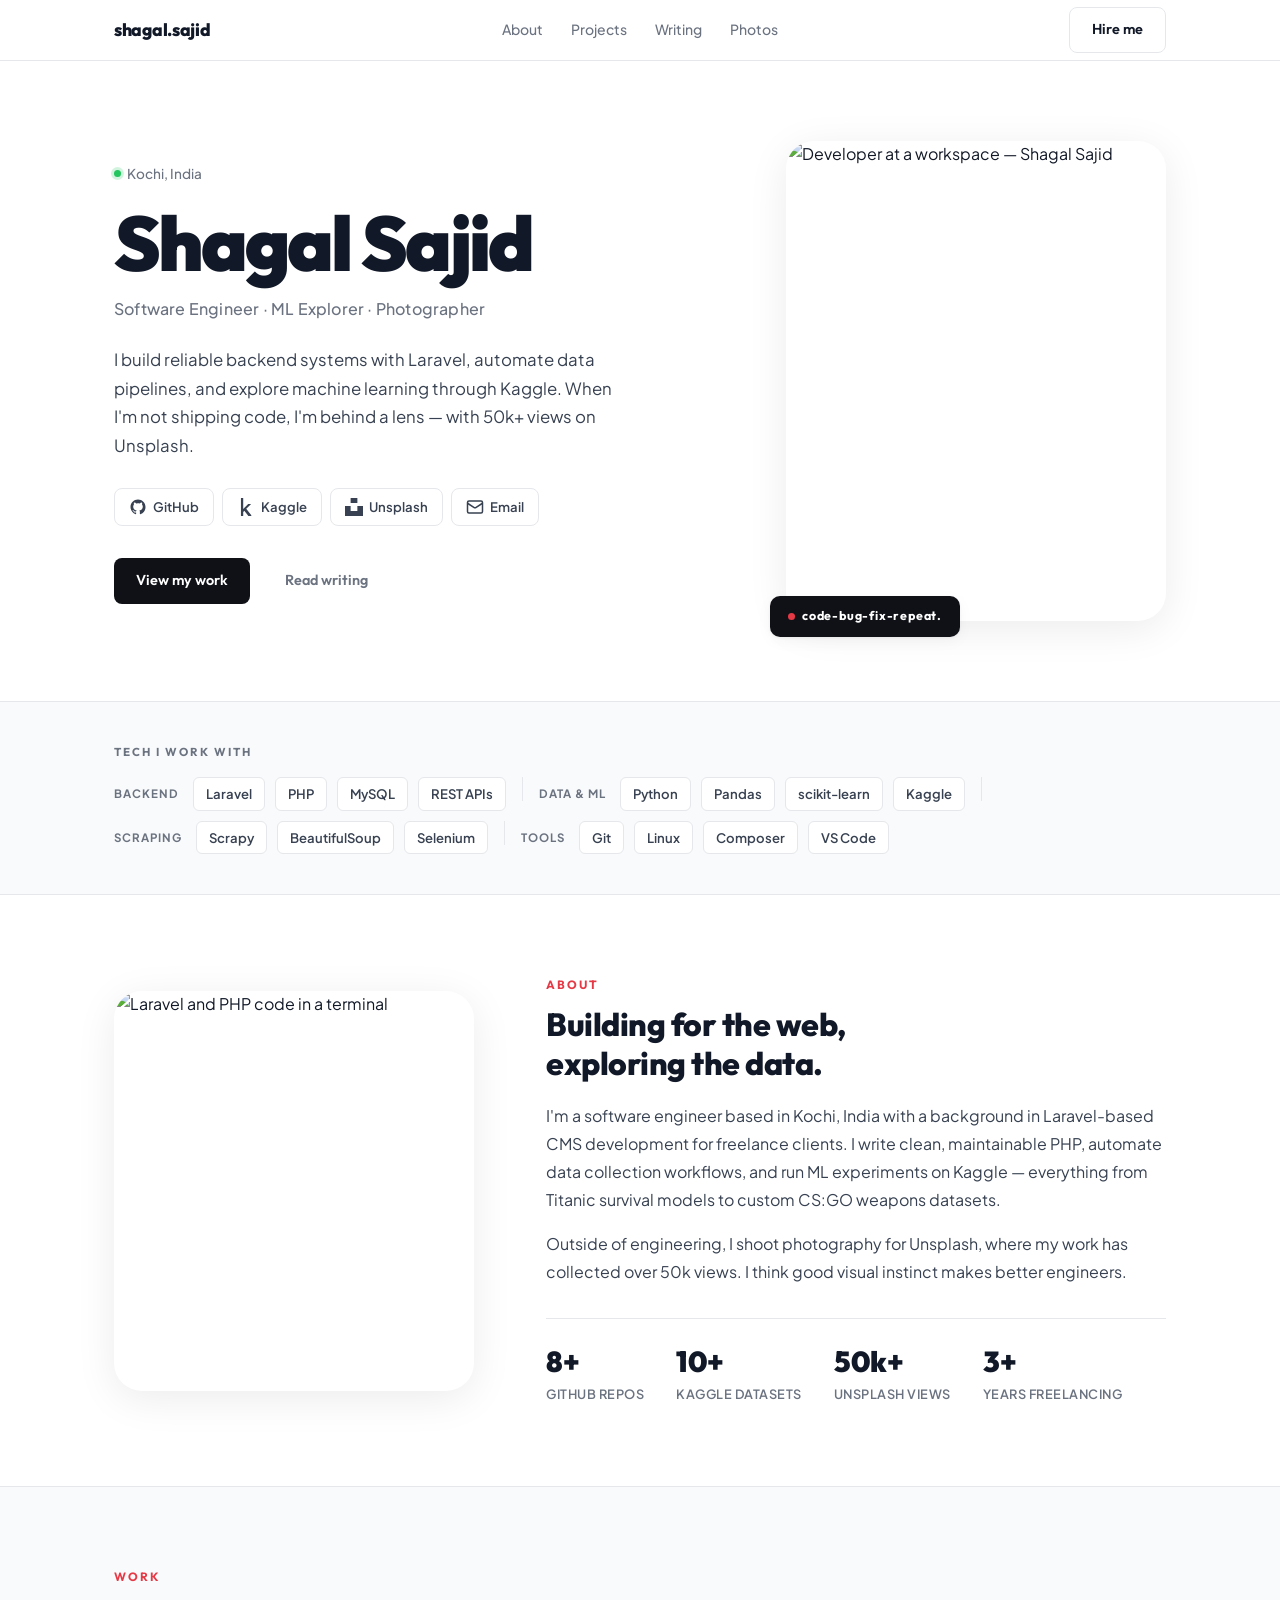
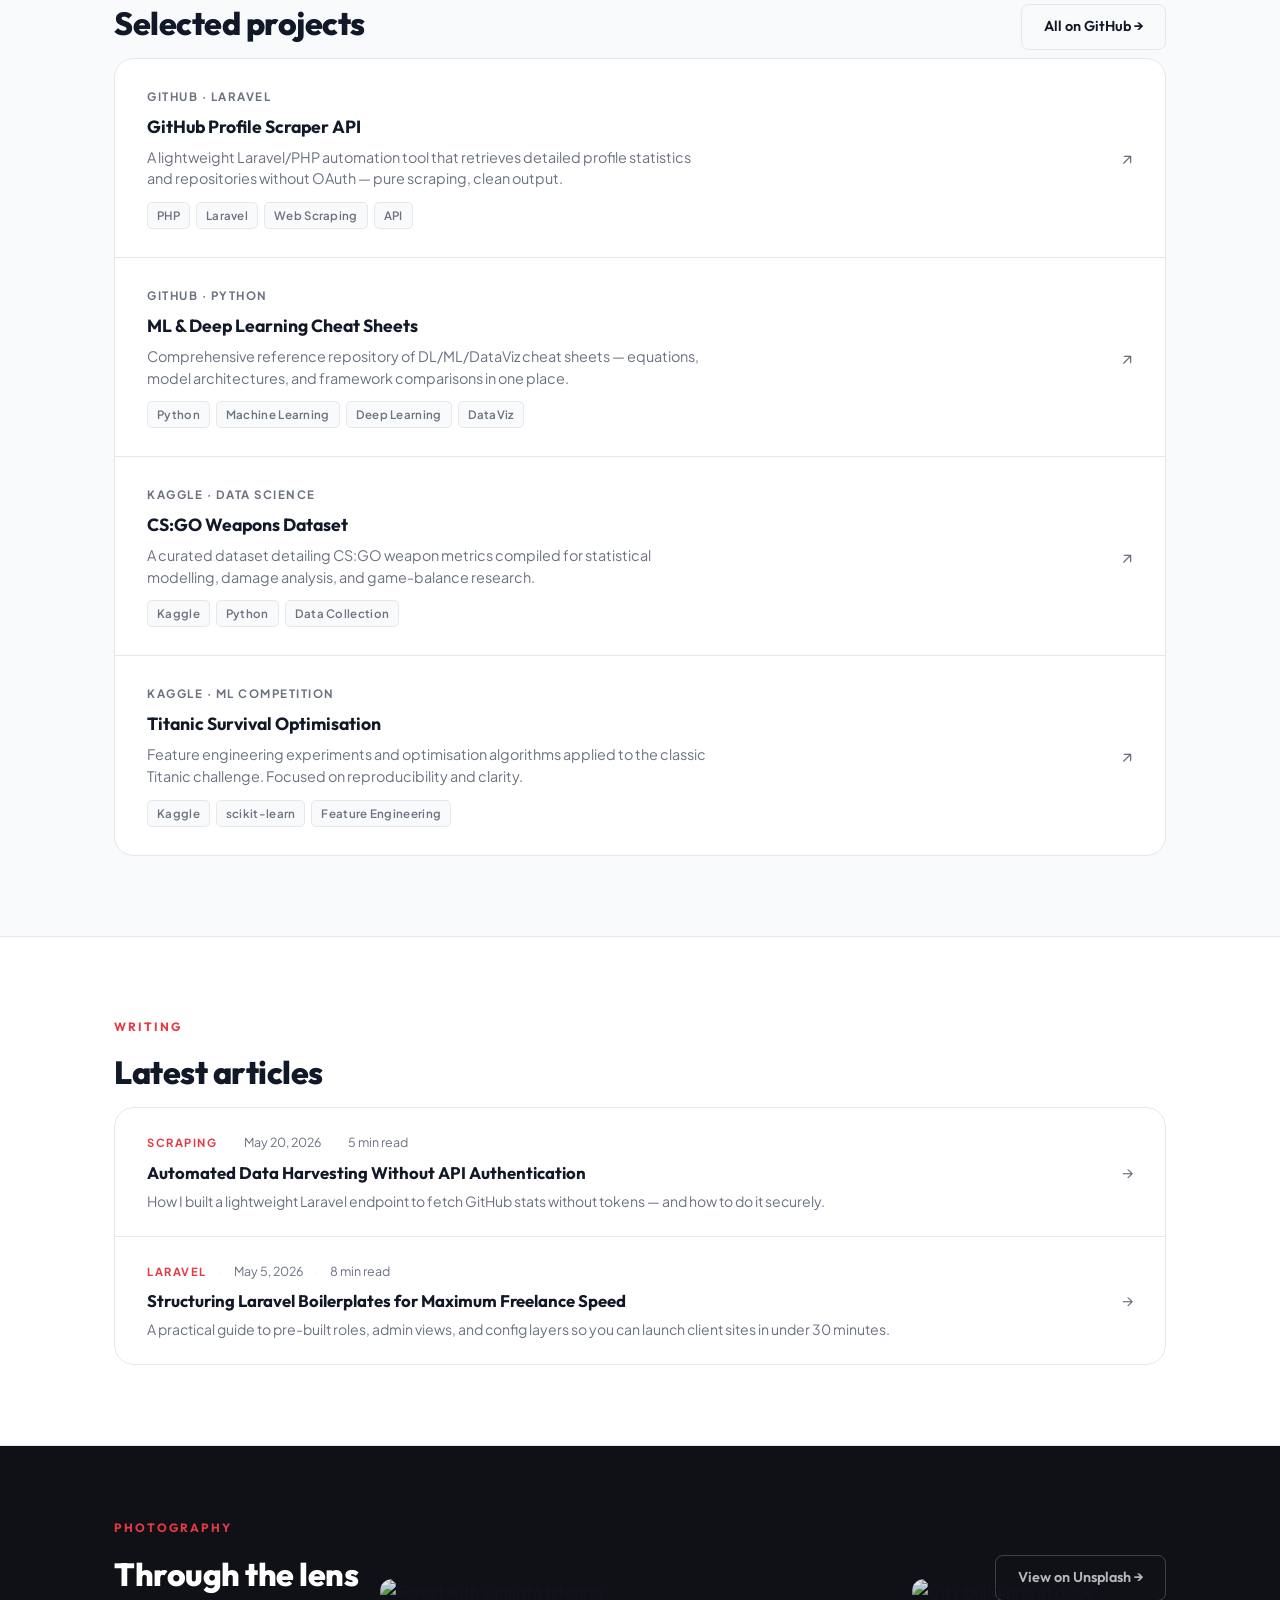
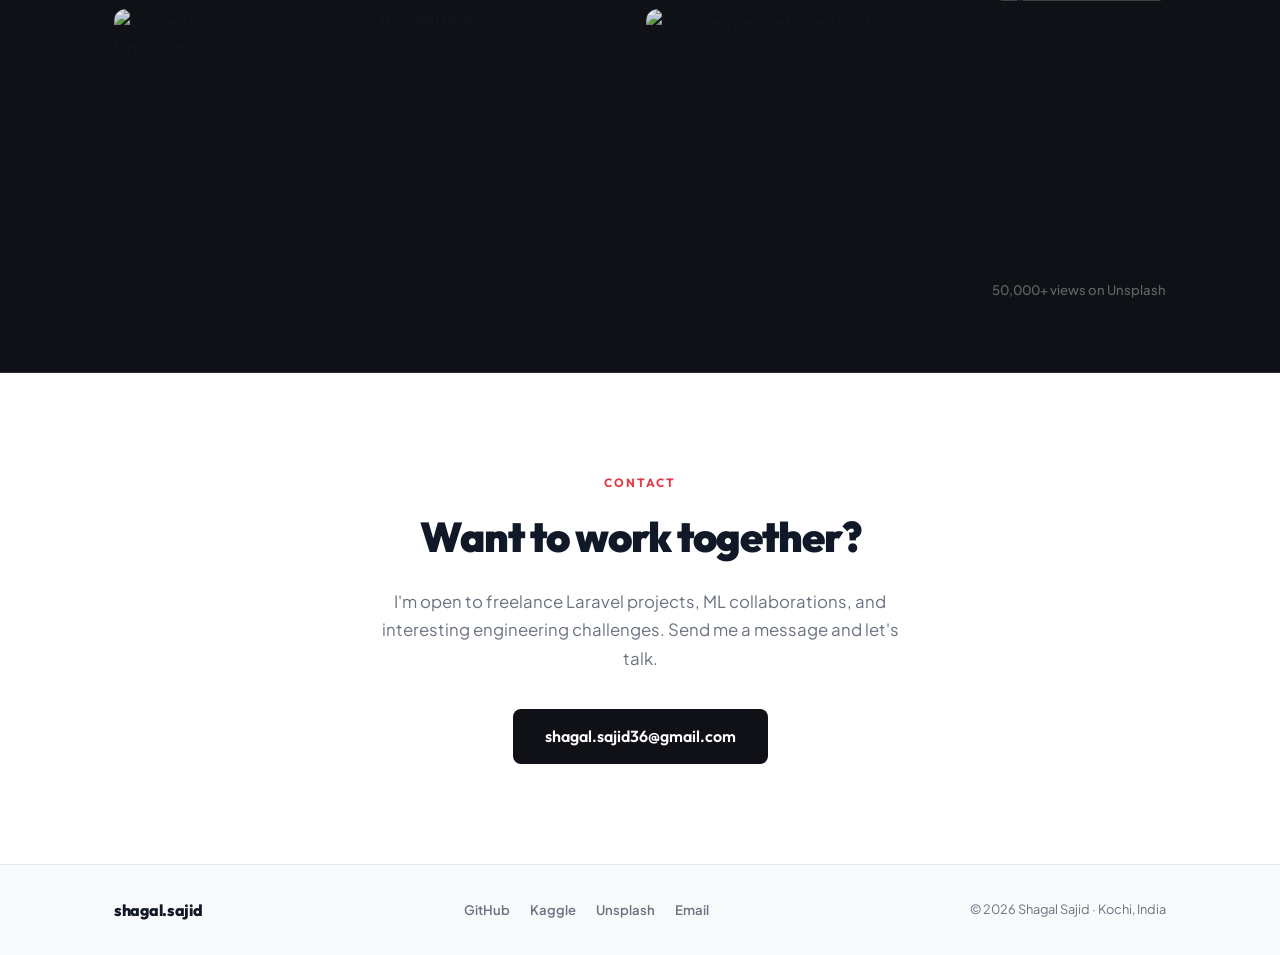
==== front_end/index.html @ 9282ee43 "refactor: full portfolio redesign — personal/expert style replacing startup layout" ====
<!DOCTYPE html>
<html lang="en">
<head>
    <meta charset="UTF-8">
    <meta name="viewport" content="width=device-width, initial-scale=1.0">
    <meta name="description" content="Shagal Sajid — Software engineer, ML explorer & photographer based in Kochi, India. Specialising in Laravel backend systems, data pipelines, and Kaggle datasets.">
    <meta property="og:title" content="Shagal Sajid">
    <meta property="og:description" content="Software engineer, ML explorer & photographer based in Kochi, India.">
    <title>Shagal Sajid</title>

    <!-- Google Fonts -->
    <link rel="preconnect" href="https://fonts.googleapis.com">
    <link rel="preconnect" href="https://fonts.gstatic.com" crossorigin>
    <link href="https://fonts.googleapis.com/css2?family=Outfit:wght@300;400;500;600;700;800;900&family=Plus+Jakarta+Sans:ital,wght@0,300;0,400;0,500;0,600;0,700;1,400&display=swap" rel="stylesheet">

    <link rel="stylesheet" href="style.css">
</head>
<body>

    <!-- ── NAVBAR ──────────────────────────────────────── -->
    <header class="navbar" id="navbar">
        <div class="nav-container">
            <a href="#hero" class="nav-logo" id="nav-logo">shagal.sajid</a>
            <nav class="nav-links" id="nav-links" aria-label="Primary navigation">
                <!-- injected by app.js -->
            </nav>
            <a href="#contact" class="btn btn-outline-dark" id="nav-cta-btn">Hire me</a>
        </div>
    </header>

    <!-- ── HERO ────────────────────────────────────────── -->
    <section class="hero-section" id="hero">
        <div class="hero-inner">

            <!-- Left: identity -->
            <div class="hero-left">
                <p class="hero-location" id="hero-location">
                    <span class="location-dot"></span> Kochi, India
                </p>
                <h1 class="hero-name" id="hero-name">Shagal Sajid</h1>
                <p class="hero-roles" id="hero-roles">
                    Software Engineer&nbsp;&nbsp;·&nbsp;&nbsp;ML Explorer&nbsp;&nbsp;·&nbsp;&nbsp;Photographer
                </p>
                <p class="hero-bio" id="hero-bio">
                    I build reliable backend systems with Laravel, automate data pipelines,
                    and explore machine learning through Kaggle. When I'm not shipping code,
                    I'm behind a lens — with 50k+ views on Unsplash.
                </p>

                <!-- Social links -->
                <div class="hero-socials" id="hero-socials">
                    <a href="https://github.com/shagal-sajid" target="_blank" rel="noopener" class="social-link" id="social-github">
                        <svg viewBox="0 0 24 24" fill="currentColor" width="18" height="18"><path d="M12 2C6.477 2 2 6.484 2 12.017c0 4.425 2.865 8.18 6.839 9.504.5.092.682-.217.682-.483 0-.237-.008-.868-.013-1.703-2.782.605-3.369-1.343-3.369-1.343-.454-1.158-1.11-1.466-1.11-1.466-.908-.62.069-.608.069-.608 1.003.07 1.531 1.032 1.531 1.032.892 1.53 2.341 1.088 2.91.832.092-.647.35-1.088.636-1.338-2.22-.253-4.555-1.113-4.555-4.951 0-1.093.39-1.988 1.029-2.688-.103-.253-.446-1.272.098-2.65 0 0 .84-.27 2.75 1.026A9.564 9.564 0 0112 6.844c.85.004 1.705.115 2.504.337 1.909-1.296 2.747-1.027 2.747-1.027.546 1.379.202 2.398.1 2.651.64.7 1.028 1.595 1.028 2.688 0 3.848-2.339 4.695-4.566 4.943.359.309.678.92.678 1.855 0 1.338-.012 2.419-.012 2.747 0 .268.18.58.688.482A10.019 10.019 0 0022 12.017C22 6.484 17.522 2 12 2z"/></svg>
                        GitHub
                    </a>
                    <a href="https://www.kaggle.com/shagal-sajid" target="_blank" rel="noopener" class="social-link" id="social-kaggle">
                        <svg viewBox="0 0 24 24" fill="currentColor" width="18" height="18"><path d="M18.825 23.859c-.022.092-.117.141-.281.141h-3.139c-.187 0-.351-.082-.492-.248l-5.178-6.589-1.448 1.374v5.111c0 .235-.1.352-.295.352H5.55c-.194 0-.291-.117-.291-.352V.353c0-.233.097-.353.291-.353h2.442c.194 0 .295.12.295.353v14.343l6.316-6.423c.173-.174.35-.26.527-.26h3.261c.148 0 .232.058.249.173.017.116-.025.211-.124.288l-6.19 5.894 6.785 8.529c.099.104.134.2.114.287z"/></svg>
                        Kaggle
                    </a>
                    <a href="https://unsplash.com/@shagal_sajid" target="_blank" rel="noopener" class="social-link" id="social-unsplash">
                        <svg viewBox="0 0 24 24" fill="currentColor" width="18" height="18"><path d="M7.5 6.75V0h9v6.75h-9zm9 3.75H24V24H0V10.5h7.5v6.75h9V10.5z"/></svg>
                        Unsplash
                    </a>
                    <a href="mailto:shagal.sajid36@gmail.com" class="social-link" id="social-email">
                        <svg viewBox="0 0 24 24" fill="none" stroke="currentColor" stroke-width="2" width="18" height="18"><rect x="2" y="4" width="20" height="16" rx="2"/><path d="m22 7-8.97 5.7a1.94 1.94 0 0 1-2.06 0L2 7"/></svg>
                        Email
                    </a>
                </div>

                <div class="hero-ctas">
                    <a href="#projects" class="btn btn-dark" id="hero-btn-work">View my work</a>
                    <a href="#blog" class="btn btn-ghost" id="hero-btn-blog">Read writing</a>
                </div>
            </div>

            <!-- Right: photo -->
            <div class="hero-right">
                <div class="hero-photo-wrap">
                    <img
                        src="https://images.unsplash.com/photo-1498050108023-c5249f4df085?auto=format&fit=crop&w=700&q=85"
                        alt="Developer at a workspace — Shagal Sajid"
                        class="hero-photo"
                        loading="eager"
                    />
                    <!-- Floating tag -->
                    <div class="hero-float-tag">
                        <span class="float-dot"></span>
                        <span id="hero-tagline">code-bug-fix-repeat.</span>
                    </div>
                </div>
            </div>

        </div>
    </section>

    <!-- ── TECH STACK ──────────────────────────────────── -->
    <section class="stack-section" id="stack">
        <div class="section-inner">
            <p class="stack-label">Tech I work with</p>
            <div class="stack-grid" id="stack-grid">
                <!-- injected by app.js -->
            </div>
        </div>
    </section>

    <!-- ── ABOUT ───────────────────────────────────────── -->
    <section class="about-section" id="about">
        <div class="section-inner about-inner">

            <div class="about-photo-col">
                <img
                    src="https://images.unsplash.com/photo-1555066931-4365d14bab8c?auto=format&fit=crop&w=700&q=85"
                    alt="Laravel and PHP code in a terminal"
                    class="about-photo"
                    loading="lazy"
                />
            </div>

            <div class="about-text-col">
                <p class="section-eyebrow">About</p>
                <h2 class="about-heading" id="about-heading">
                    Building for the web,<br>exploring the data.
                </h2>
                <p class="about-bio-long" id="about-bio">
                    I'm a software engineer based in Kochi, India with a background in
                    Laravel-based CMS development for freelance clients. I write clean,
                    maintainable PHP, automate data collection workflows, and run ML
                    experiments on Kaggle — everything from Titanic survival models to
                    custom CS:GO weapons datasets.
                </p>
                <p class="about-bio-long">
                    Outside of engineering, I shoot photography for Unsplash, where my
                    work has collected over 50k views. I think good visual instinct makes
                    better engineers.
                </p>
                <div class="about-stats-row" id="about-stats">
                    <!-- injected by app.js -->
                </div>
            </div>

        </div>
    </section>

    <!-- ── PROJECTS ────────────────────────────────────── -->
    <section class="projects-section" id="projects">
        <div class="section-inner">
            <div class="section-header-row">
                <div>
                    <p class="section-eyebrow">Work</p>
                    <h2 class="section-heading">Selected projects</h2>
                </div>
                <a href="https://github.com/shagal-sajid" target="_blank" rel="noopener" class="btn btn-outline-dark">All on GitHub →</a>
            </div>
            <div class="projects-list" id="projects-grid">
                <!-- injected by app.js -->
            </div>
        </div>
    </section>

    <!-- ── WRITING ─────────────────────────────────────── -->
    <section class="blog-section" id="blog">
        <div class="section-inner">
            <div class="section-header-row">
                <div>
                    <p class="section-eyebrow">Writing</p>
                    <h2 class="section-heading">Latest articles</h2>
                </div>
            </div>
            <div class="writing-list" id="blog-grid">
                <!-- injected by app.js -->
            </div>
        </div>
    </section>

    <!-- ── PHOTOGRAPHY STRIP ───────────────────────────── -->
    <section class="photo-strip-section" id="photography">
        <div class="section-inner">
            <div class="section-header-row">
                <div>
                    <p class="section-eyebrow">Photography</p>
                    <h2 class="section-heading">Through the lens</h2>
                </div>
                <a href="https://unsplash.com/@shagal_sajid" target="_blank" rel="noopener" class="btn btn-outline-dark">View on Unsplash →</a>
            </div>
            <div class="photo-strip">
                <div class="photo-strip-item">
                    <img src="https://images.unsplash.com/photo-1469474968028-56623f02e42e?auto=format&fit=crop&w=500&q=80" alt="Golden hour mountain landscape" loading="lazy"/>
                </div>
                <div class="photo-strip-item photo-strip-item--tall">
                    <img src="https://images.unsplash.com/photo-1447752875215-b2761acb3c5d?auto=format&fit=crop&w=500&q=80" alt="Forest with sunlight filtering through trees" loading="lazy"/>
                </div>
                <div class="photo-strip-item">
                    <img src="https://images.unsplash.com/photo-1506905925346-21bda4d32df4?auto=format&fit=crop&w=500&q=80" alt="Mountain peak above clouds" loading="lazy"/>
                </div>
                <div class="photo-strip-item photo-strip-item--tall">
                    <img src="https://images.unsplash.com/photo-1518173946687-a4c8892bbd9f?auto=format&fit=crop&w=500&q=80" alt="City buildings at dusk" loading="lazy"/>
                </div>
            </div>
            <p class="photo-strip-credit">50,000+ views on Unsplash</p>
        </div>
    </section>

    <!-- ── CONTACT ─────────────────────────────────────── -->
    <section class="contact-section" id="contact">
        <div class="section-inner contact-inner">
            <p class="section-eyebrow">Contact</p>
            <h2 class="contact-heading">Want to work together?</h2>
            <p class="contact-sub" id="contact-sub">
                I'm open to freelance Laravel projects, ML collaborations, and interesting
                engineering challenges. Send me a message and let's talk.
            </p>
            <div class="contact-ctas">
                <a href="mailto:shagal.sajid36@gmail.com" class="btn btn-dark btn-lg" id="contact-btn">
                    shagal.sajid36@gmail.com
                </a>
            </div>
        </div>
    </section>

    <!-- ── FOOTER ──────────────────────────────────────── -->
    <footer class="site-footer" id="site-footer">
        <div class="footer-inner">
            <a href="#hero" class="footer-logo">shagal.sajid</a>
            <div class="footer-socials" id="footer-socials">
                <!-- injected by app.js -->
            </div>
            <p class="footer-copy" id="footer-copy">© 2026 Shagal Sajid · Kochi, India</p>
        </div>
    </footer>

    <!-- Scripts -->
    <script src="config.js"></script>
    <script src="app.js"></script>

</body>
</html>
---- front_end/style.css ----
/* =========================================================
   shagalsajid.com — Personal Portfolio
   Design philosophy: personal, minimal, content-first.
   Inspired by: karpathy.ai, huyenchip.com, swyx.io
   ========================================================= */

/* ── Variables ─────────────────────────────────────────── */
:root {
    --red:        #e63946;
    --dark:       #0f1117;
    --dark-2:     #1a1d27;
    --mid:        #6b7280;
    --mid-light:  #9ca3af;
    --border:     #e5e7eb;
    --border-dark:#2a2d3a;
    --bg:         #ffffff;
    --bg-subtle:  #f9fafb;
    --text:       #111827;
    --text-2:     #374151;
    --text-3:     #6b7280;

    --font-display: 'Outfit', sans-serif;
    --font-body:    'Plus Jakarta Sans', sans-serif;

    --radius:     12px;
    --radius-lg:  20px;
    --radius-xl:  28px;
    --transition: 0.2s ease;
    --shadow:     0 1px 3px rgba(0,0,0,0.06), 0 4px 16px rgba(0,0,0,0.04);
    --shadow-lg:  0 8px 40px rgba(0,0,0,0.08);
}

/* ── Reset ─────────────────────────────────────────────── */
*, *::before, *::after { margin: 0; padding: 0; box-sizing: border-box; }
html { scroll-behavior: smooth; font-size: 16px; }
body {
    font-family: var(--font-body);
    background: var(--bg);
    color: var(--text);
    line-height: 1.65;
    -webkit-font-smoothing: antialiased;
}
a { text-decoration: none; color: inherit; }
img { display: block; max-width: 100%; }

/* ── Layout ────────────────────────────────────────────── */
.section-inner {
    max-width: 1100px;
    margin: 0 auto;
    padding: 80px 24px;
}

/* ── Buttons ───────────────────────────────────────────── */
.btn {
    display: inline-flex;
    align-items: center;
    gap: 6px;
    padding: 10px 22px;
    border-radius: 8px;
    font-family: var(--font-display);
    font-size: 0.9rem;
    font-weight: 600;
    cursor: pointer;
    border: none;
    transition: all var(--transition);
    white-space: nowrap;
}
.btn-dark {
    background: var(--dark);
    color: #fff;
}
.btn-dark:hover { background: var(--dark-2); transform: translateY(-1px); }

.btn-outline-dark {
    background: transparent;
    color: var(--text);
    border: 1.5px solid var(--border);
}
.btn-outline-dark:hover {
    border-color: var(--dark);
    background: var(--bg-subtle);
}
.btn-ghost {
    background: transparent;
    color: var(--text-3);
    border: 1.5px solid transparent;
}
.btn-ghost:hover { color: var(--text); border-color: var(--border); }
.btn-lg { padding: 14px 32px; font-size: 1rem; }
.btn-red { background: var(--red); color: #fff; }
.btn-red:hover { background: #c1121f; transform: translateY(-1px); }

/* ── Typography helpers ────────────────────────────────── */
.section-eyebrow {
    font-family: var(--font-display);
    font-size: 0.75rem;
    font-weight: 700;
    letter-spacing: 2px;
    text-transform: uppercase;
    color: var(--red);
    margin-bottom: 10px;
}
.section-heading {
    font-family: var(--font-display);
    font-size: 2rem;
    font-weight: 800;
    letter-spacing: -0.5px;
    color: var(--text);
    margin-bottom: 40px;
}
.section-header-row {
    display: flex;
    align-items: flex-end;
    justify-content: space-between;
    margin-bottom: 8px;
}
.section-header-row .section-heading { margin-bottom: 0; }

/* ══════════════════════════════════════════════════════════
   NAVBAR
══════════════════════════════════════════════════════════ */
.navbar {
    position: sticky;
    top: 0;
    z-index: 100;
    background: rgba(255,255,255,0.9);
    backdrop-filter: blur(16px);
    -webkit-backdrop-filter: blur(16px);
    border-bottom: 1px solid var(--border);
}
.nav-container {
    max-width: 1100px;
    margin: 0 auto;
    padding: 0 24px;
    height: 60px;
    display: flex;
    align-items: center;
    justify-content: space-between;
    gap: 32px;
}
.nav-logo {
    font-family: var(--font-display);
    font-size: 1.1rem;
    font-weight: 800;
    color: var(--text);
    letter-spacing: -0.3px;
    flex-shrink: 0;
}
.nav-links {
    display: flex;
    gap: 28px;
    align-items: center;
}
.nav-links a {
    font-size: 0.875rem;
    font-weight: 500;
    color: var(--text-3);
    transition: color var(--transition);
}
.nav-links a:hover { color: var(--text); }

/* ══════════════════════════════════════════════════════════
   HERO
══════════════════════════════════════════════════════════ */
.hero-section {
    border-bottom: 1px solid var(--border);
}
.hero-inner {
    max-width: 1100px;
    margin: 0 auto;
    padding: 80px 24px 80px;
    display: grid;
    grid-template-columns: 1fr 380px;
    gap: 80px;
    align-items: center;
}

/* Left */
.hero-location {
    display: inline-flex;
    align-items: center;
    gap: 6px;
    font-size: 0.85rem;
    font-weight: 500;
    color: var(--text-3);
    margin-bottom: 20px;
}
.location-dot {
    width: 7px; height: 7px;
    background: #22c55e;
    border-radius: 50%;
    box-shadow: 0 0 0 3px rgba(34, 197, 94, 0.2);
    animation: pulse-green 2.5s infinite;
}
.hero-name {
    font-family: var(--font-display);
    font-size: clamp(3rem, 6vw, 5rem);
    font-weight: 900;
    line-height: 1;
    letter-spacing: -3px;
    color: var(--text);
    margin-bottom: 14px;
}
.hero-roles {
    font-size: 1rem;
    font-weight: 500;
    color: var(--text-3);
    margin-bottom: 24px;
    letter-spacing: 0.2px;
}
.hero-bio {
    font-size: 1.05rem;
    color: var(--text-2);
    line-height: 1.7;
    max-width: 500px;
    margin-bottom: 28px;
}

/* Social row */
.hero-socials {
    display: flex;
    flex-wrap: wrap;
    gap: 8px;
    margin-bottom: 32px;
}
.social-link {
    display: inline-flex;
    align-items: center;
    gap: 6px;
    padding: 7px 14px;
    border-radius: 8px;
    border: 1.5px solid var(--border);
    font-size: 0.82rem;
    font-weight: 600;
    color: var(--text-2);
    background: var(--bg);
    transition: all var(--transition);
}
.social-link:hover {
    border-color: var(--dark);
    color: var(--dark);
    background: var(--bg-subtle);
    transform: translateY(-1px);
}

/* CTAs */
.hero-ctas {
    display: flex;
    gap: 12px;
    flex-wrap: wrap;
}

/* Right: photo */
.hero-photo-wrap {
    position: relative;
}
.hero-photo {
    width: 100%;
    height: 480px;
    object-fit: cover;
    border-radius: var(--radius-xl);
    box-shadow: var(--shadow-lg);
    filter: grayscale(8%);
}
.hero-float-tag {
    position: absolute;
    bottom: -16px;
    left: -16px;
    background: var(--dark);
    color: #fff;
    padding: 10px 18px;
    border-radius: 10px;
    font-family: var(--font-display);
    font-size: 0.78rem;
    font-weight: 700;
    letter-spacing: 0.8px;
    display: flex;
    align-items: center;
    gap: 7px;
    box-shadow: var(--shadow);
}
.float-dot {
    width: 7px; height: 7px;
    background: var(--red);
    border-radius: 50%;
    animation: pulse-red 2s infinite;
}

/* ══════════════════════════════════════════════════════════
   TECH STACK
══════════════════════════════════════════════════════════ */
.stack-section {
    background: var(--bg-subtle);
    border-bottom: 1px solid var(--border);
}
.stack-section .section-inner { padding: 40px 24px; }
.stack-label {
    font-family: var(--font-display);
    font-size: 0.72rem;
    font-weight: 700;
    letter-spacing: 2px;
    text-transform: uppercase;
    color: var(--text-3);
    margin-bottom: 16px;
}
.stack-grid {
    display: flex;
    flex-wrap: wrap;
    gap: 10px;
}
.stack-category {
    display: flex;
    align-items: center;
    gap: 10px;
    flex-wrap: wrap;
}
.stack-category-label {
    font-size: 0.72rem;
    font-weight: 700;
    color: var(--text-3);
    text-transform: uppercase;
    letter-spacing: 1px;
    margin-right: 4px;
    white-space: nowrap;
}
.stack-pill {
    display: inline-flex;
    align-items: center;
    gap: 5px;
    padding: 5px 12px;
    border-radius: 6px;
    border: 1.5px solid var(--border);
    font-size: 0.82rem;
    font-weight: 600;
    color: var(--text-2);
    background: var(--bg);
    transition: all var(--transition);
    white-space: nowrap;
}
.stack-pill:hover {
    border-color: var(--text);
    color: var(--text);
}
.stack-divider {
    width: 1px;
    height: 24px;
    background: var(--border);
    margin: 0 6px;
}

/* ══════════════════════════════════════════════════════════
   ABOUT
══════════════════════════════════════════════════════════ */
.about-section { border-bottom: 1px solid var(--border); }
.about-inner {
    display: grid;
    grid-template-columns: 360px 1fr;
    gap: 72px;
    align-items: center;
}
.about-photo-col {}
.about-photo {
    width: 100%;
    height: 400px;
    object-fit: cover;
    border-radius: var(--radius-xl);
    box-shadow: var(--shadow-lg);
}
.about-text-col {}
.about-heading {
    font-family: var(--font-display);
    font-size: 2rem;
    font-weight: 800;
    letter-spacing: -0.5px;
    line-height: 1.2;
    margin-bottom: 20px;
    color: var(--text);
}
.about-bio-long {
    font-size: 1rem;
    color: var(--text-2);
    line-height: 1.75;
    margin-bottom: 16px;
}
.about-stats-row {
    display: flex;
    gap: 32px;
    margin-top: 32px;
    padding-top: 28px;
    border-top: 1px solid var(--border);
    flex-wrap: wrap;
}
.about-stat {}
.about-stat-value {
    font-family: var(--font-display);
    font-size: 1.8rem;
    font-weight: 900;
    color: var(--text);
    display: block;
    line-height: 1;
    margin-bottom: 4px;
}
.about-stat-label {
    font-size: 0.8rem;
    color: var(--text-3);
    font-weight: 600;
    text-transform: uppercase;
    letter-spacing: 0.5px;
}

/* ══════════════════════════════════════════════════════════
   PROJECTS
══════════════════════════════════════════════════════════ */
.projects-section {
    background: var(--bg-subtle);
    border-bottom: 1px solid var(--border);
}
.projects-list {
    display: flex;
    flex-direction: column;
    gap: 0;
    border: 1.5px solid var(--border);
    border-radius: var(--radius-lg);
    overflow: hidden;
    background: var(--bg);
}
.project-item {
    display: grid;
    grid-template-columns: 1fr auto;
    gap: 24px;
    align-items: center;
    padding: 28px 32px;
    border-bottom: 1px solid var(--border);
    transition: background var(--transition);
    text-decoration: none;
    color: inherit;
}
.project-item:last-child { border-bottom: none; }
.project-item:hover { background: var(--bg-subtle); }
.project-item:hover .project-arrow { transform: translate(3px, -3px); }
.project-left {}
.project-platform {
    font-size: 0.72rem;
    font-weight: 700;
    letter-spacing: 1.5px;
    text-transform: uppercase;
    color: var(--text-3);
    margin-bottom: 6px;
}
.project-name {
    font-family: var(--font-display);
    font-size: 1.1rem;
    font-weight: 700;
    color: var(--text);
    margin-bottom: 6px;
}
.project-desc {
    font-size: 0.9rem;
    color: var(--text-3);
    line-height: 1.5;
    max-width: 560px;
}
.project-tags {
    display: flex;
    flex-wrap: wrap;
    gap: 6px;
    margin-top: 12px;
}
.tag {
    font-size: 0.72rem;
    font-weight: 600;
    padding: 3px 9px;
    border-radius: 5px;
    background: var(--bg-subtle);
    border: 1px solid var(--border);
    color: var(--text-3);
    letter-spacing: 0.3px;
}
.project-arrow {
    font-size: 1.1rem;
    color: var(--text-3);
    transition: transform var(--transition);
    flex-shrink: 0;
    align-self: center;
}

/* ══════════════════════════════════════════════════════════
   WRITING / BLOG
══════════════════════════════════════════════════════════ */
.blog-section { border-bottom: 1px solid var(--border); }
.writing-list {
    display: flex;
    flex-direction: column;
    gap: 0;
    border: 1.5px solid var(--border);
    border-radius: var(--radius-lg);
    overflow: hidden;
    background: var(--bg);
}
.writing-item {
    display: flex;
    align-items: center;
    justify-content: space-between;
    gap: 24px;
    padding: 24px 32px;
    border-bottom: 1px solid var(--border);
    transition: background var(--transition);
    cursor: pointer;
}
.writing-item:last-child { border-bottom: none; }
.writing-item:hover { background: var(--bg-subtle); }
.writing-item:hover .writing-arrow { transform: translateX(3px); }
.writing-left { flex: 1; }
.writing-meta {
    display: flex;
    align-items: center;
    gap: 12px;
    margin-bottom: 6px;
}
.writing-category {
    font-size: 0.7rem;
    font-weight: 700;
    letter-spacing: 1.5px;
    text-transform: uppercase;
    color: var(--red);
}
.writing-date {
    font-size: 0.78rem;
    color: var(--text-3);
}
.writing-readtime {
    font-size: 0.78rem;
    color: var(--text-3);
}
.writing-dot { color: var(--border); font-size: 0.7rem; }
.writing-title {
    font-family: var(--font-display);
    font-size: 1.05rem;
    font-weight: 700;
    color: var(--text);
    margin-bottom: 4px;
}
.writing-excerpt {
    font-size: 0.88rem;
    color: var(--text-3);
    line-height: 1.5;
}
.writing-arrow {
    font-size: 1rem;
    color: var(--text-3);
    transition: transform var(--transition);
    flex-shrink: 0;
}

/* ══════════════════════════════════════════════════════════
   PHOTOGRAPHY STRIP
══════════════════════════════════════════════════════════ */
.photo-strip-section {
    background: var(--dark);
    border-bottom: 1px solid var(--border-dark);
}
.photo-strip-section .section-inner { padding: 72px 24px; }
.photo-strip-section .section-eyebrow { color: var(--red); }
.photo-strip-section .section-heading { color: #fff; }
.photo-strip-section .btn-outline-dark {
    border-color: rgba(255,255,255,0.2);
    color: rgba(255,255,255,0.7);
    background: transparent;
}
.photo-strip-section .btn-outline-dark:hover {
    border-color: rgba(255,255,255,0.5);
    color: #fff;
    background: rgba(255,255,255,0.05);
}
.photo-strip {
    display: grid;
    grid-template-columns: repeat(4, 1fr);
    gap: 12px;
    margin-bottom: 20px;
}
.photo-strip-item {
    border-radius: var(--radius);
    overflow: hidden;
    height: 220px;
    position: relative;
}
.photo-strip-item--tall { height: 280px; margin-top: -30px; }
.photo-strip-item img {
    width: 100%; height: 100%;
    object-fit: cover;
    filter: grayscale(15%) brightness(0.9);
    transition: filter var(--transition), transform 0.35s ease;
}
.photo-strip-item:hover img {
    filter: grayscale(0%) brightness(1);
    transform: scale(1.03);
}
.photo-strip-credit {
    font-size: 0.82rem;
    color: rgba(255,255,255,0.35);
    text-align: right;
    font-weight: 500;
}

/* ══════════════════════════════════════════════════════════
   CONTACT
══════════════════════════════════════════════════════════ */
.contact-section {}
.contact-inner {
    text-align: center;
    max-width: 600px;
    margin: 0 auto;
    padding: 100px 24px;
}
.contact-heading {
    font-family: var(--font-display);
    font-size: 2.6rem;
    font-weight: 900;
    letter-spacing: -1px;
    margin-bottom: 16px;
    color: var(--text);
}
.contact-sub {
    font-size: 1.05rem;
    color: var(--text-3);
    line-height: 1.7;
    margin-bottom: 36px;
}
.contact-ctas {
    display: flex;
    justify-content: center;
}

/* ══════════════════════════════════════════════════════════
   FOOTER
══════════════════════════════════════════════════════════ */
.site-footer {
    border-top: 1px solid var(--border);
    background: var(--bg-subtle);
}
.footer-inner {
    max-width: 1100px;
    margin: 0 auto;
    padding: 32px 24px;
    display: flex;
    align-items: center;
    justify-content: space-between;
    flex-wrap: wrap;
    gap: 16px;
}
.footer-logo {
    font-family: var(--font-display);
    font-size: 1rem;
    font-weight: 800;
    color: var(--text);
    letter-spacing: -0.3px;
}
.footer-socials {
    display: flex;
    gap: 20px;
}
.footer-socials a {
    font-size: 0.82rem;
    font-weight: 600;
    color: var(--text-3);
    transition: color var(--transition);
}
.footer-socials a:hover { color: var(--text); }
.footer-copy {
    font-size: 0.8rem;
    color: var(--text-3);
}

/* ══════════════════════════════════════════════════════════
   ANIMATIONS
══════════════════════════════════════════════════════════ */
@keyframes pulse-green {
    0%, 100% { box-shadow: 0 0 0 3px rgba(34,197,94,0.2); }
    50%       { box-shadow: 0 0 0 6px rgba(34,197,94,0.08); }
}
@keyframes pulse-red {
    0%, 100% { opacity: 1; transform: scale(1); }
    50%       { opacity: 0.6; transform: scale(0.8); }
}

/* ══════════════════════════════════════════════════════════
   RESPONSIVE
══════════════════════════════════════════════════════════ */
@media (max-width: 900px) {
    .hero-inner         { grid-template-columns: 1fr; gap: 40px; }
    .hero-right         { order: -1; }
    .hero-photo         { height: 320px; }
    .hero-name          { font-size: 3rem; }
    .about-inner        { grid-template-columns: 1fr; }
    .about-photo        { height: 280px; }
    .photo-strip        { grid-template-columns: repeat(2, 1fr); }
    .photo-strip-item--tall { height: 220px; margin-top: 0; }
}

@media (max-width: 640px) {
    .section-inner      { padding: 56px 20px; }
    .hero-inner         { padding: 56px 20px; }
    .nav-links          { display: none; }
    .section-header-row { flex-direction: column; align-items: flex-start; gap: 16px; }
    .project-item       { grid-template-columns: 1fr; }
    .project-arrow      { display: none; }
    .writing-item       { flex-direction: column; align-items: flex-start; }
    .writing-arrow      { display: none; }
    .photo-strip        { grid-template-columns: 1fr 1fr; }
    .contact-heading    { font-size: 2rem; }
    .footer-inner       { flex-direction: column; text-align: center; }
    .about-stats-row    { gap: 20px; }
}
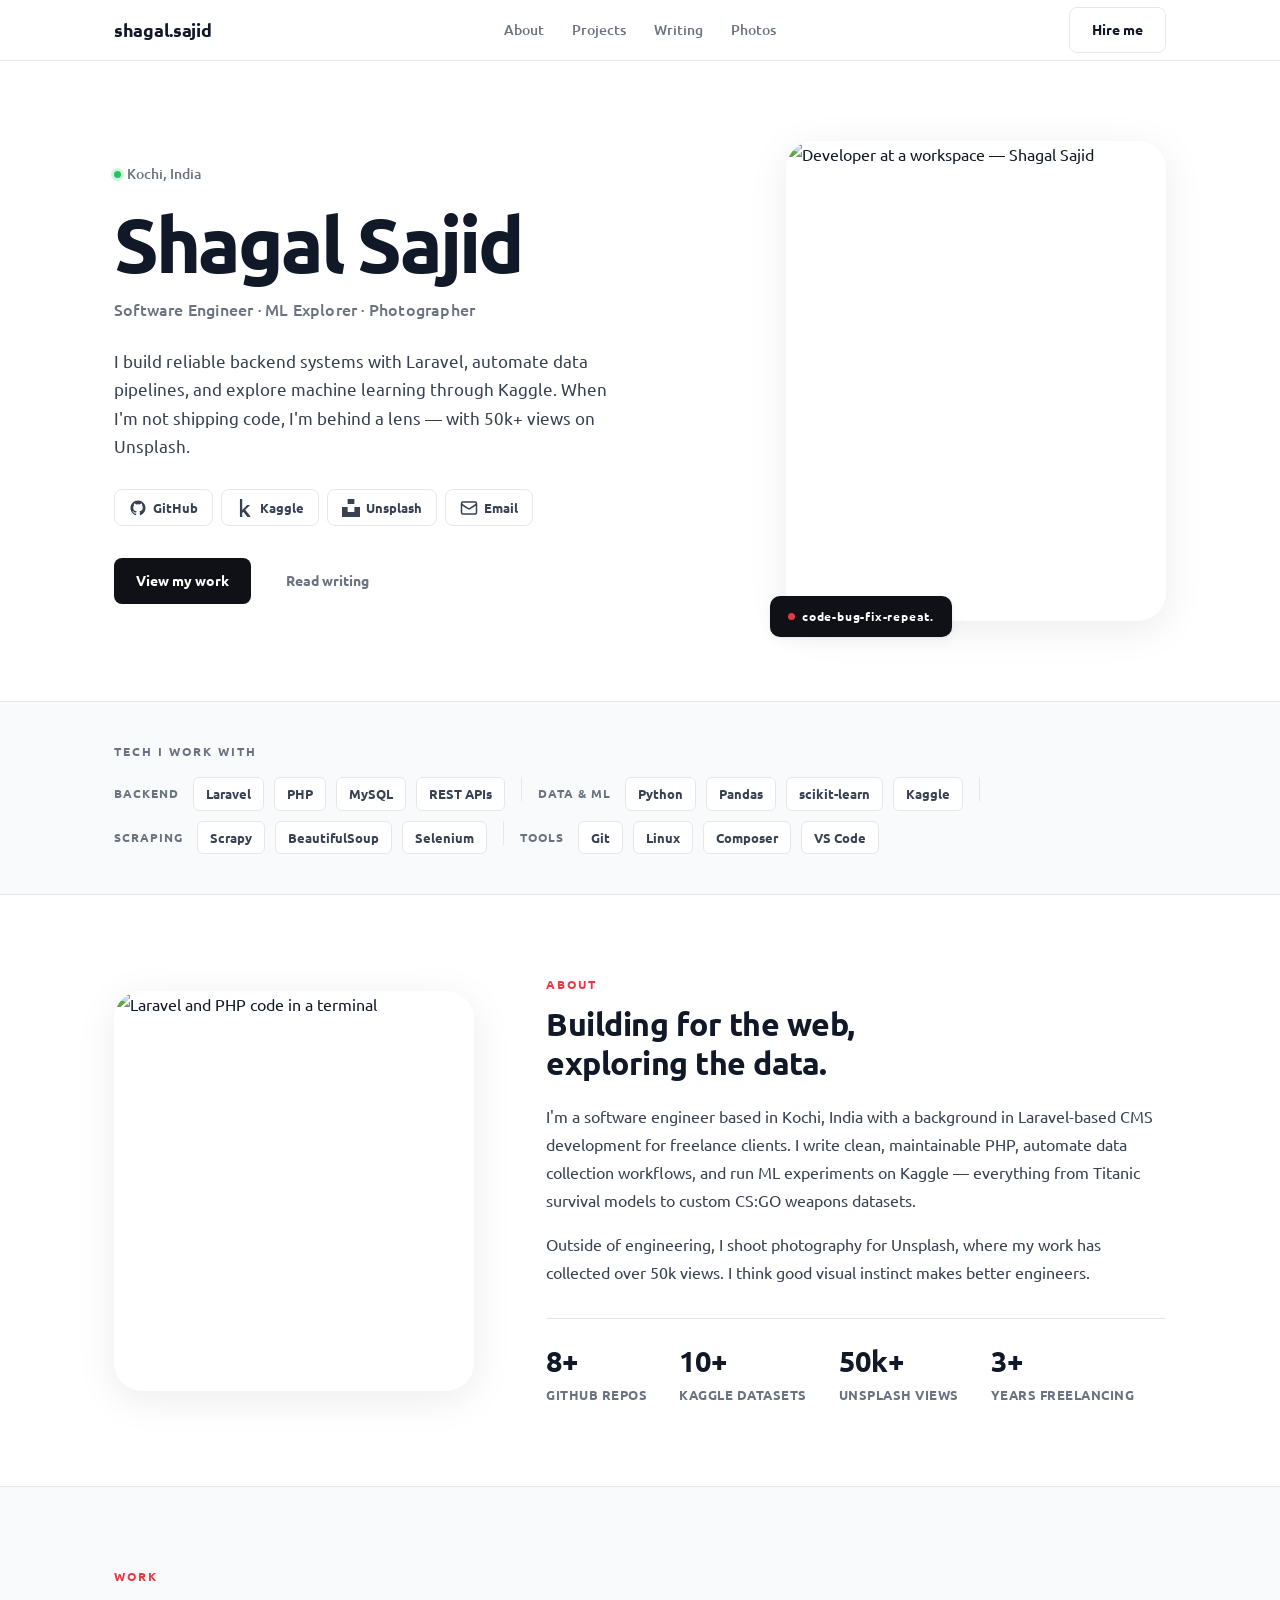
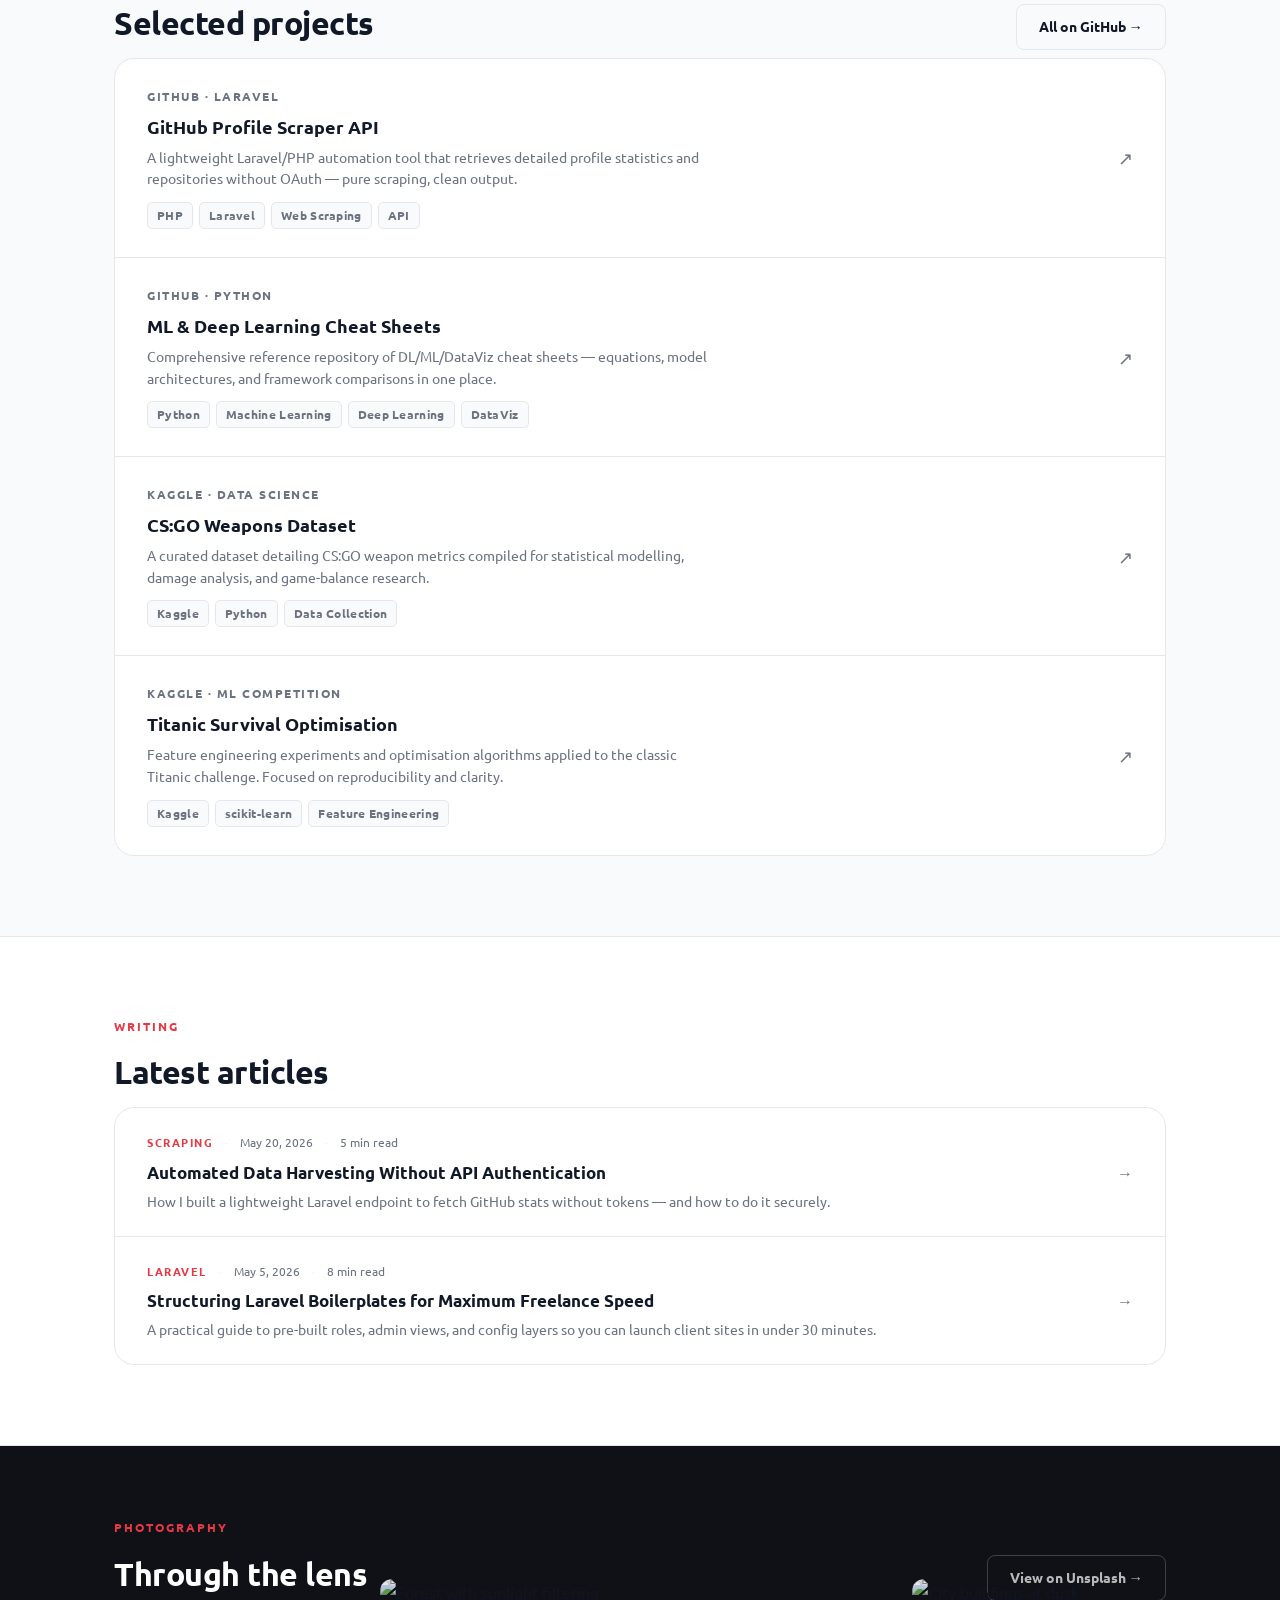
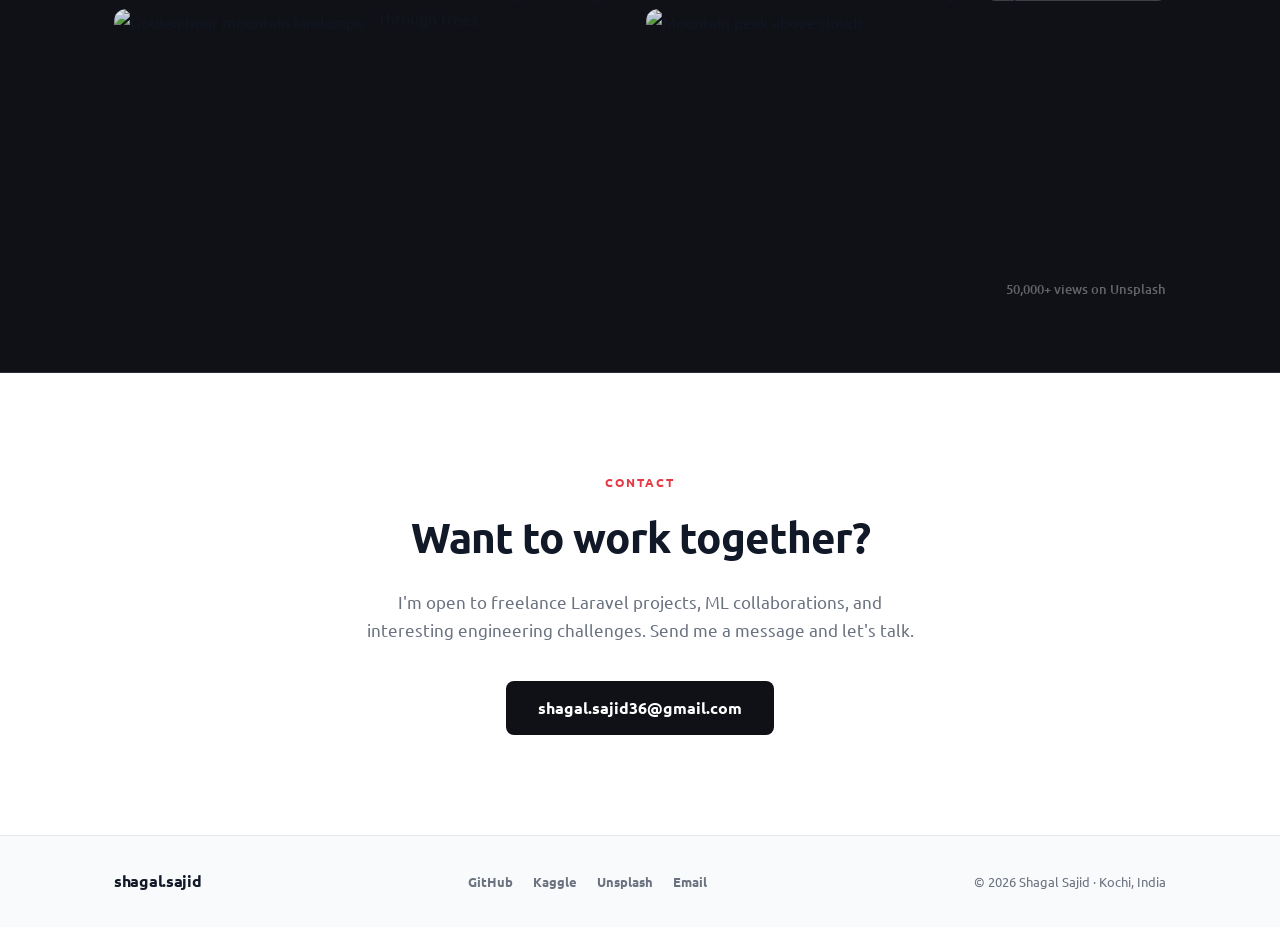
==== commit f7307c6f: "style: switch primary font to Ubuntu" ====
--- a/front_end/index.html
+++ b/front_end/index.html
@@ -11,7 +11,7 @@
     <!-- Google Fonts -->
     <link rel="preconnect" href="https://fonts.googleapis.com">
     <link rel="preconnect" href="https://fonts.gstatic.com" crossorigin>
-    <link href="https://fonts.googleapis.com/css2?family=Outfit:wght@300;400;500;600;700;800;900&family=Plus+Jakarta+Sans:ital,wght@0,300;0,400;0,500;0,600;0,700;1,400&display=swap" rel="stylesheet">
+    <link href="https://fonts.googleapis.com/css2?family=Ubuntu:ital,wght@0,300;0,400;0,500;0,700;1,300;1,400;1,500;1,700&display=swap" rel="stylesheet">
 
     <link rel="stylesheet" href="style.css">
 </head>
--- a/front_end/style.css
+++ b/front_end/style.css
@@ -19,8 +19,8 @@
     --text-2:     #374151;
     --text-3:     #6b7280;
 
-    --font-display: 'Outfit', sans-serif;
-    --font-body:    'Plus Jakarta Sans', sans-serif;
+    --font-display: 'Ubuntu', sans-serif;
+    --font-body:    'Ubuntu', sans-serif;
 
     --radius:     12px;
     --radius-lg:  20px;
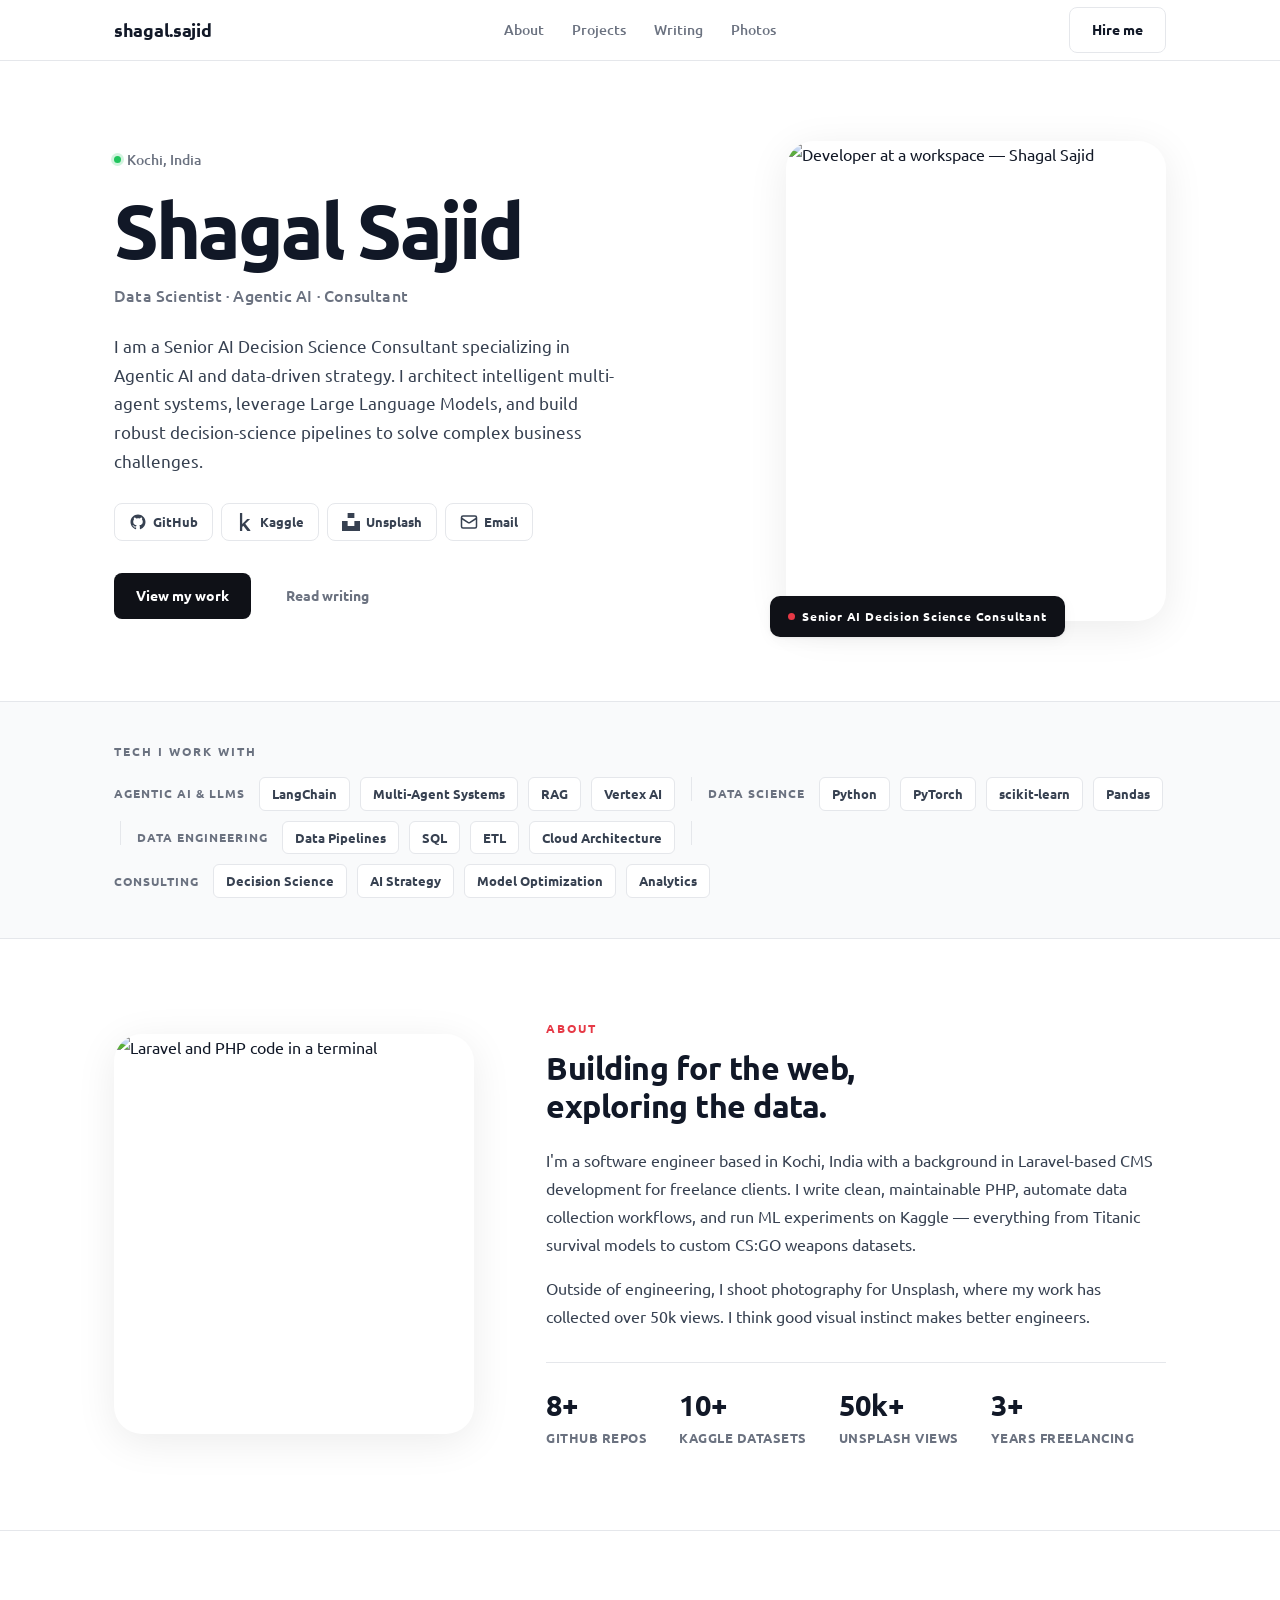
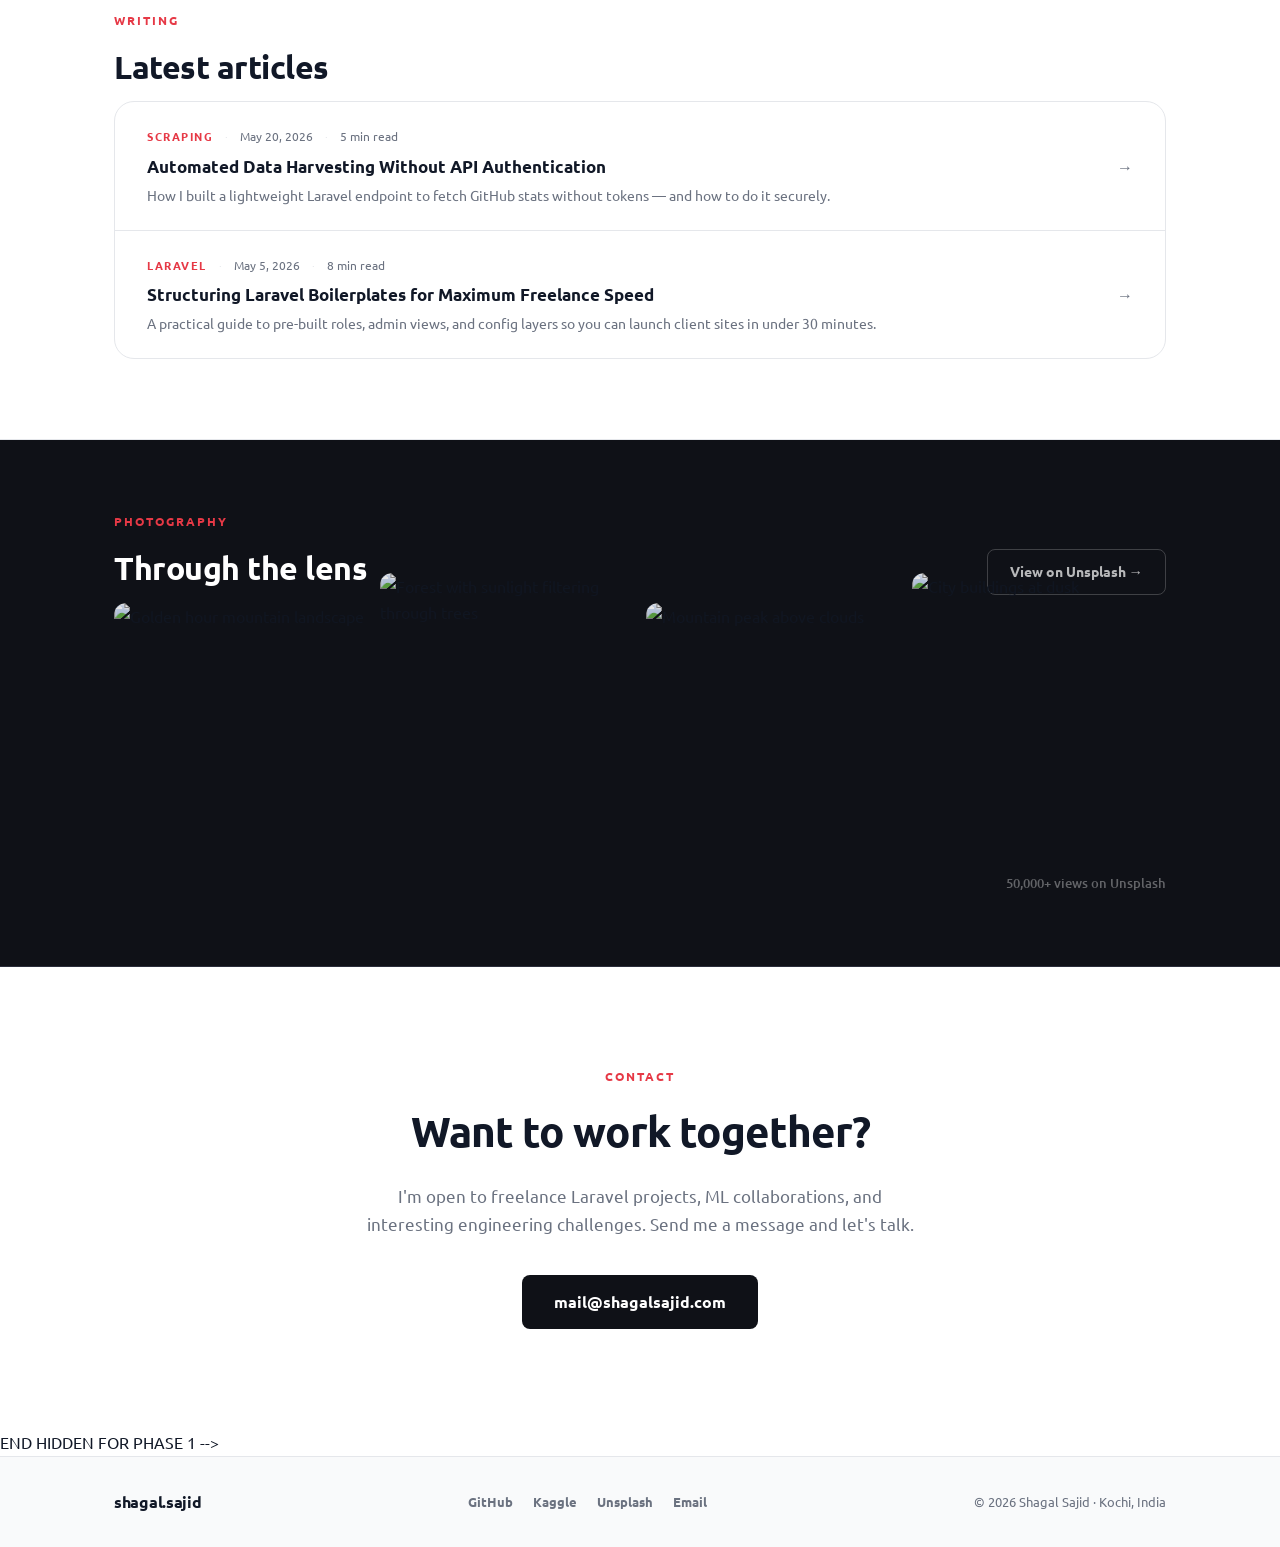
==== commit eee1acc4: "update: shift identity to Senior AI Decision Science Consultant and hide WIP sections" ====
--- a/front_end/index.html
+++ b/front_end/index.html
@@ -61,7 +61,7 @@
                         <svg viewBox="0 0 24 24" fill="currentColor" width="18" height="18"><path d="M7.5 6.75V0h9v6.75h-9zm9 3.75H24V24H0V10.5h7.5v6.75h9V10.5z"/></svg>
                         Unsplash
                     </a>
-                    <a href="mailto:shagal.sajid36@gmail.com" class="social-link" id="social-email">
+                    <a href="mailto:mail@shagalsajid.com" class="social-link" id="social-email">
                         <svg viewBox="0 0 24 24" fill="none" stroke="currentColor" stroke-width="2" width="18" height="18"><rect x="2" y="4" width="20" height="16" rx="2"/><path d="m22 7-8.97 5.7a1.94 1.94 0 0 1-2.06 0L2 7"/></svg>
                         Email
                     </a>
@@ -142,6 +142,7 @@
     </section>
 
     <!-- ── PROJECTS ────────────────────────────────────── -->
+    <!-- HIDDEN FOR PHASE 1
     <section class="projects-section" id="projects">
         <div class="section-inner">
             <div class="section-header-row">
@@ -157,7 +158,6 @@
         </div>
     </section>
 
-    <!-- ── WRITING ─────────────────────────────────────── -->
     <section class="blog-section" id="blog">
         <div class="section-inner">
             <div class="section-header-row">
@@ -172,7 +172,6 @@
         </div>
     </section>
 
-    <!-- ── PHOTOGRAPHY STRIP ───────────────────────────── -->
     <section class="photo-strip-section" id="photography">
         <div class="section-inner">
             <div class="section-header-row">
@@ -200,7 +199,6 @@
         </div>
     </section>
 
-    <!-- ── CONTACT ─────────────────────────────────────── -->
     <section class="contact-section" id="contact">
         <div class="section-inner contact-inner">
             <p class="section-eyebrow">Contact</p>
@@ -210,12 +208,13 @@
                 engineering challenges. Send me a message and let's talk.
             </p>
             <div class="contact-ctas">
-                <a href="mailto:shagal.sajid36@gmail.com" class="btn btn-dark btn-lg" id="contact-btn">
-                    shagal.sajid36@gmail.com
+                <a href="mailto:mail@shagalsajid.com" class="btn btn-dark btn-lg" id="contact-btn">
+                    mail@shagalsajid.com
                 </a>
             </div>
         </div>
     </section>
+    END HIDDEN FOR PHASE 1 -->
 
     <!-- ── FOOTER ──────────────────────────────────────── -->
     <footer class="site-footer" id="site-footer">
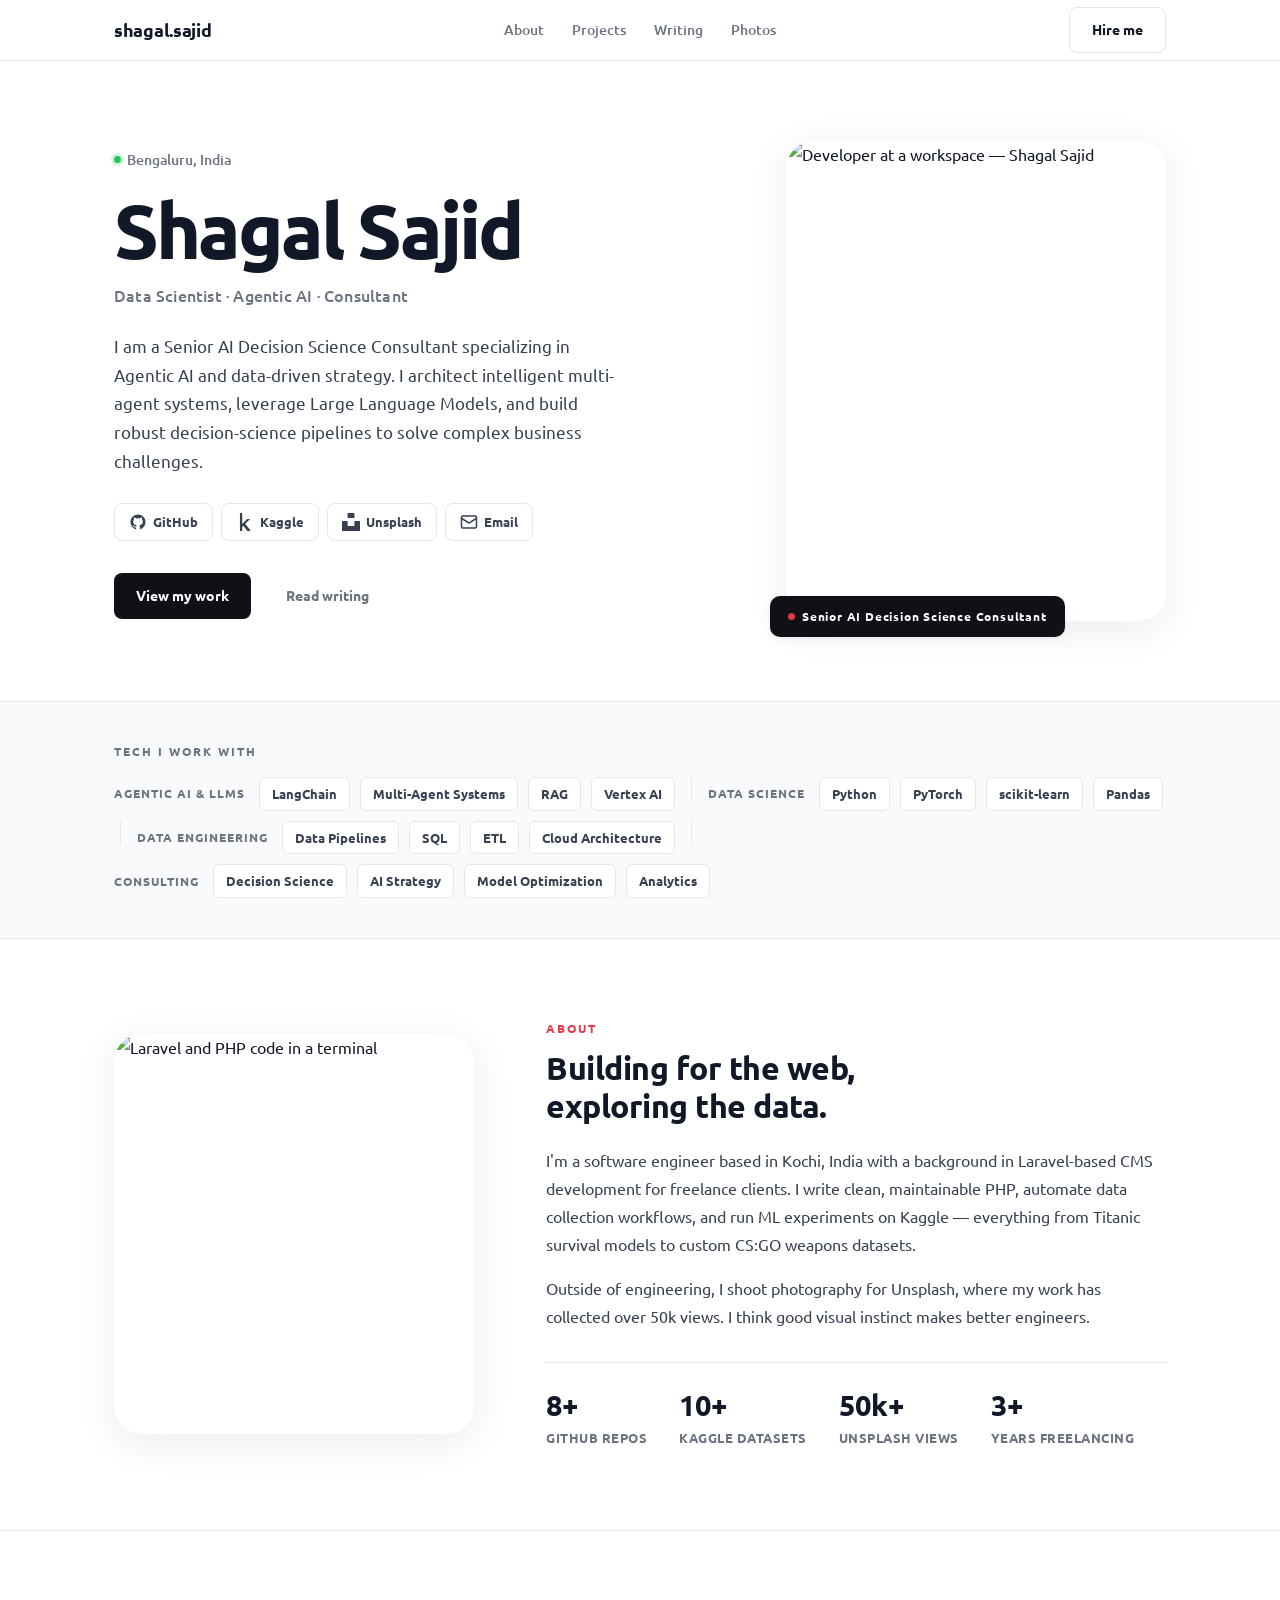
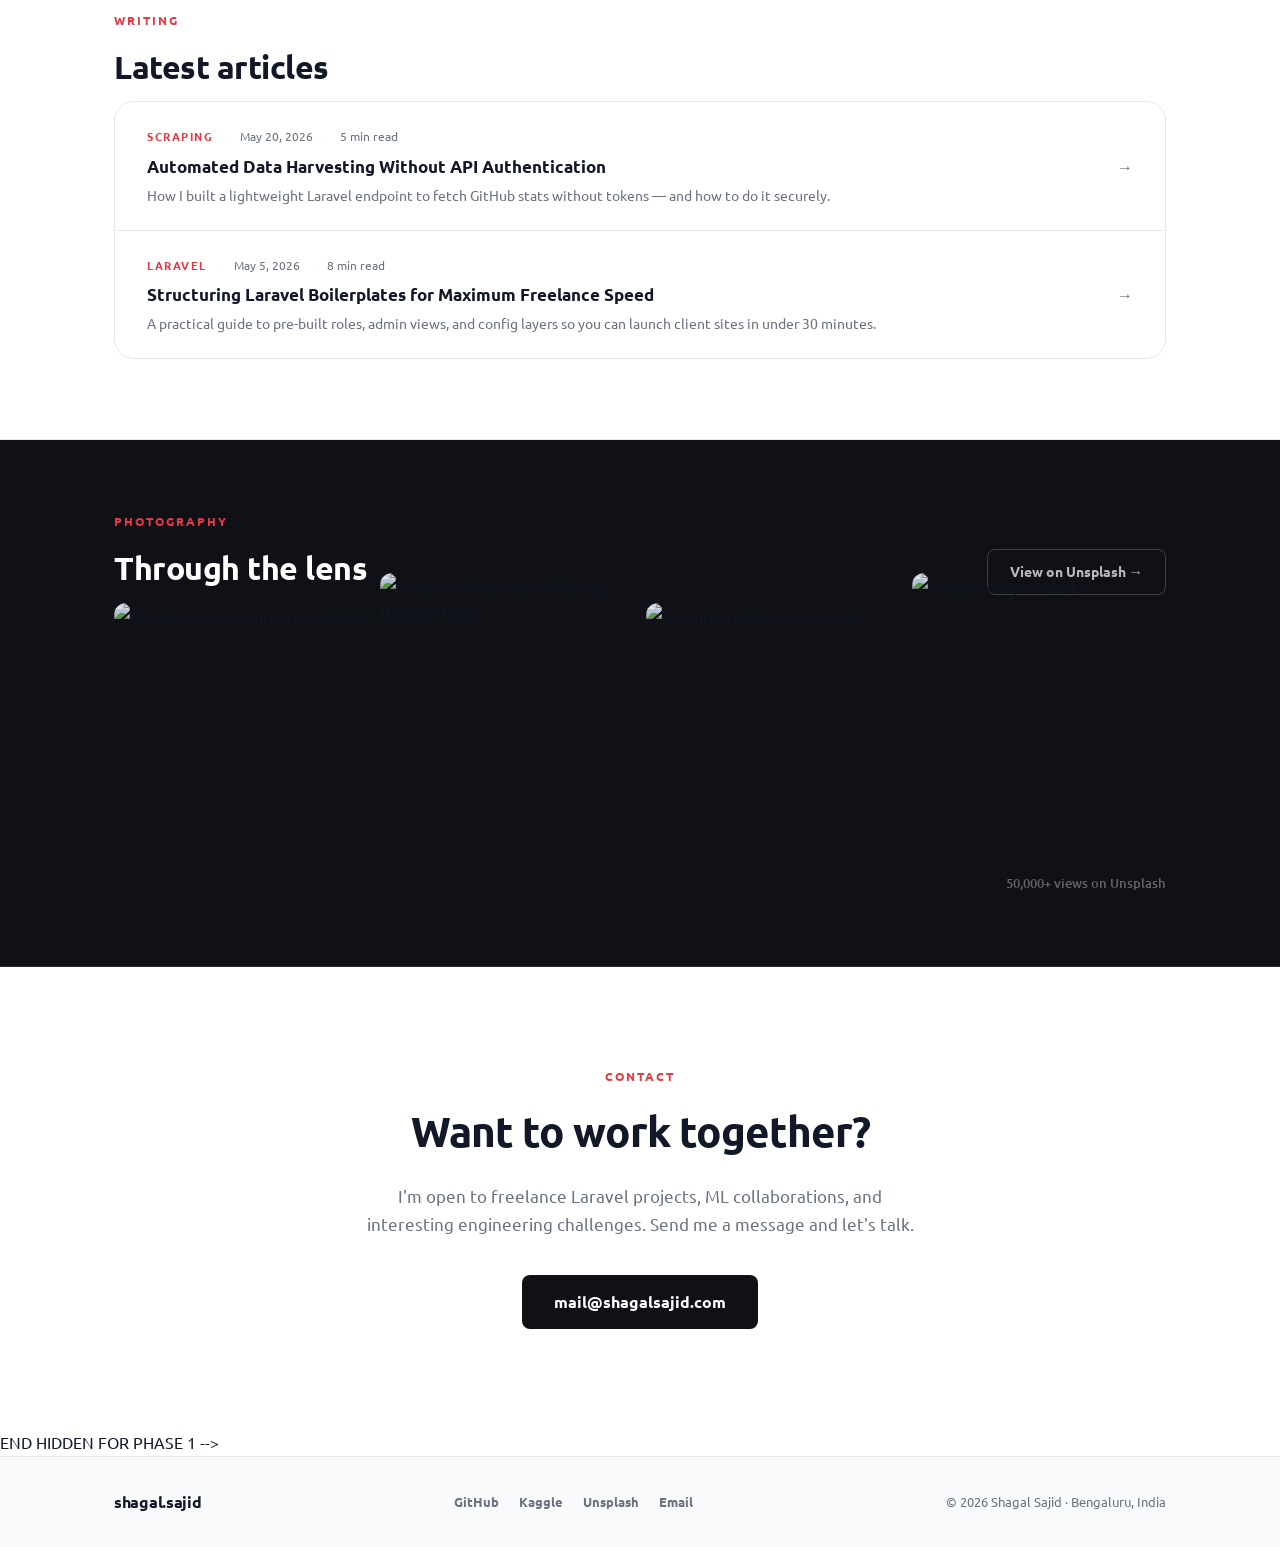
==== commit 3aed525d: "update: location from Kochi to Bengaluru" ====
--- a/front_end/index.html
+++ b/front_end/index.html
@@ -35,7 +35,7 @@
             <!-- Left: identity -->
             <div class="hero-left">
                 <p class="hero-location" id="hero-location">
-                    <span class="location-dot"></span> Kochi, India
+                    <span class="location-dot"></span> Bengaluru, India
                 </p>
                 <h1 class="hero-name" id="hero-name">Shagal Sajid</h1>
                 <p class="hero-roles" id="hero-roles">
@@ -223,7 +223,7 @@
             <div class="footer-socials" id="footer-socials">
                 <!-- injected by app.js -->
             </div>
-            <p class="footer-copy" id="footer-copy">© 2026 Shagal Sajid · Kochi, India</p>
+            <p class="footer-copy" id="footer-copy">© 2026 Shagal Sajid · Bengaluru, India</p>
         </div>
     </footer>
 
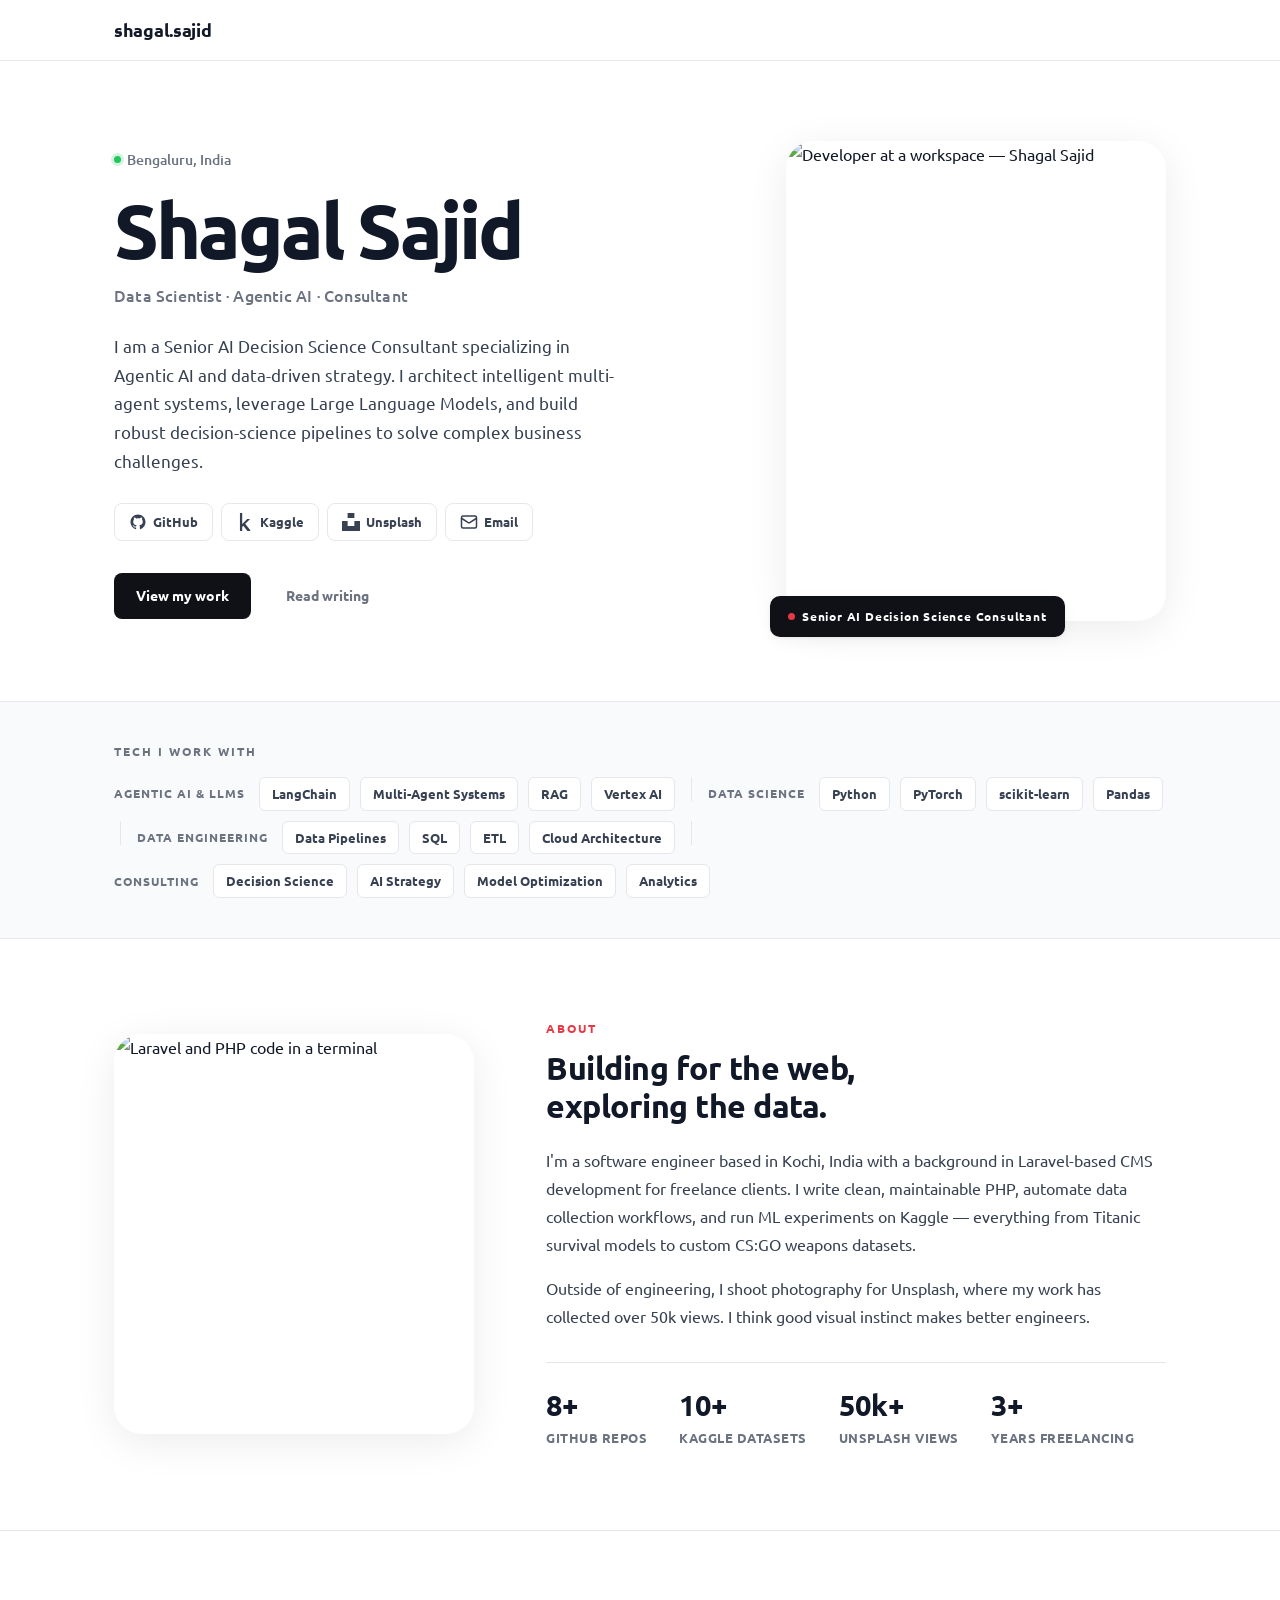
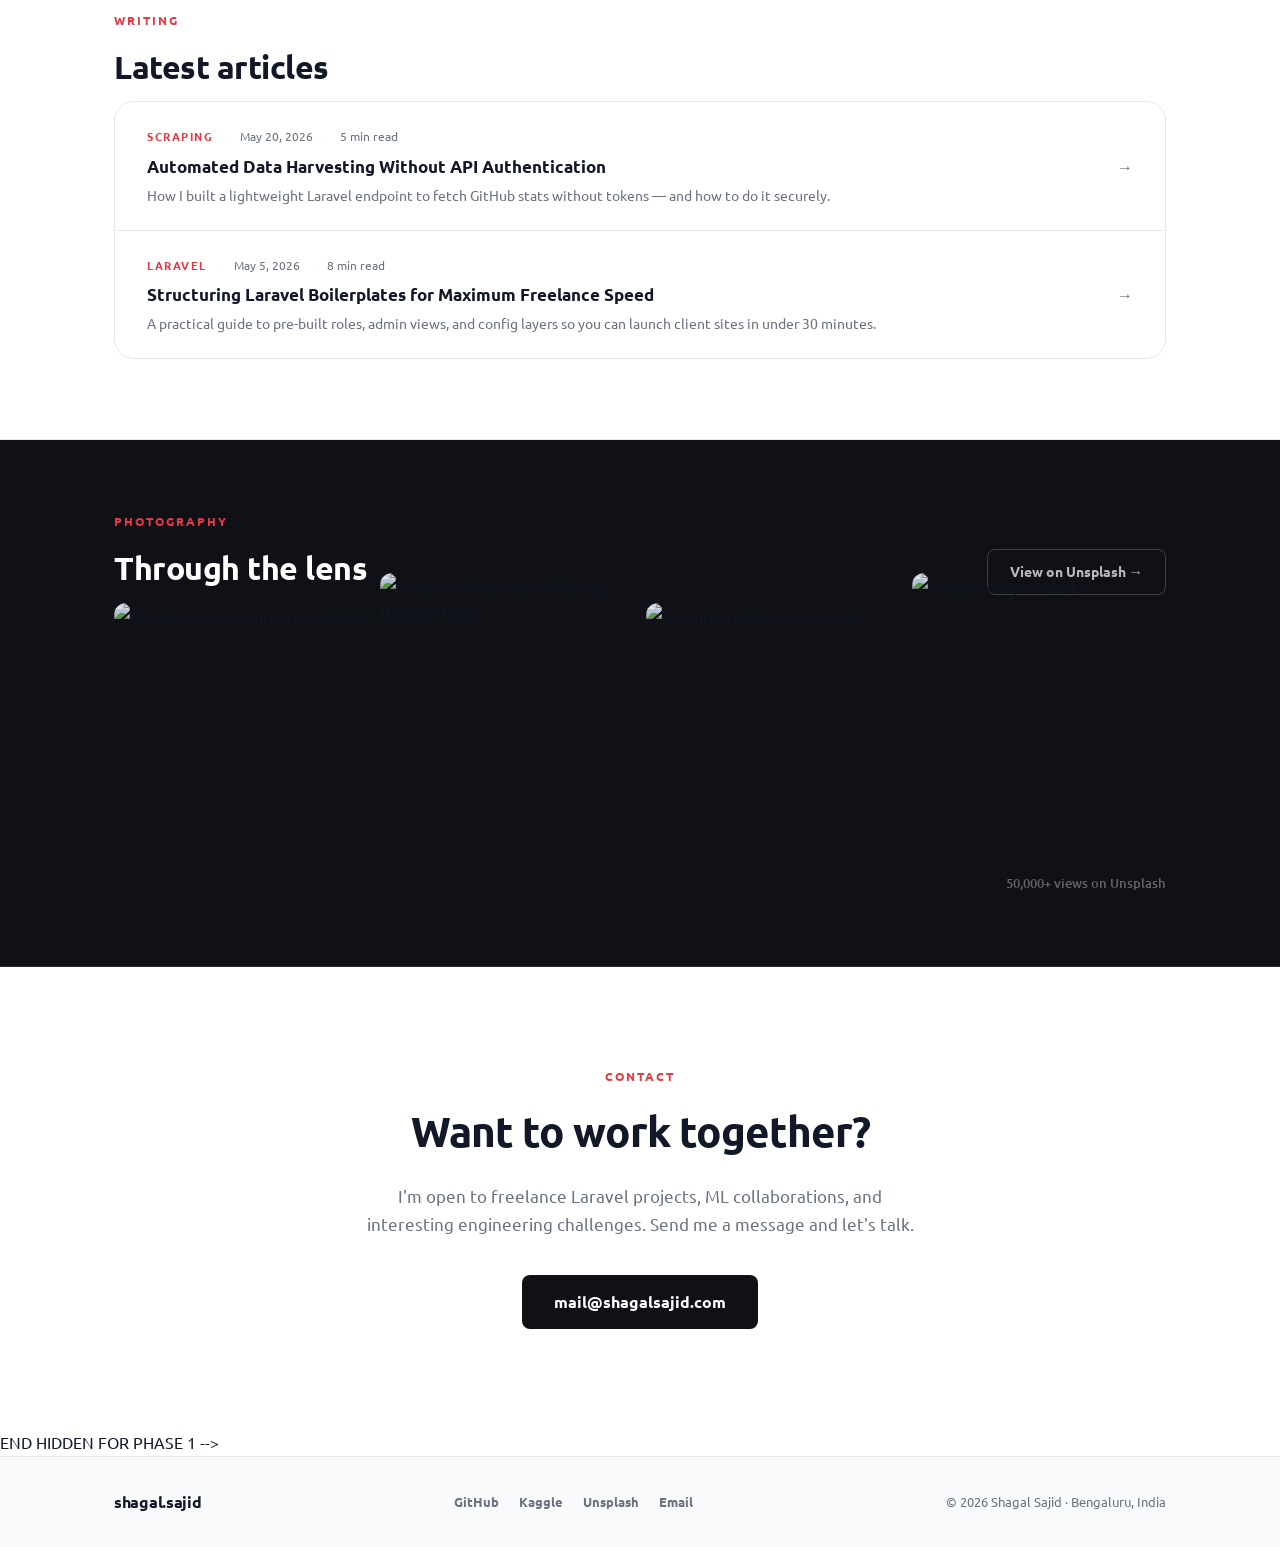
==== commit b3ddb1a2: "update: hide top bar nav elements and hire me button" ====
--- a/front_end/index.html
+++ b/front_end/index.html
@@ -24,7 +24,7 @@
             <nav class="nav-links" id="nav-links" aria-label="Primary navigation">
                 <!-- injected by app.js -->
             </nav>
-            <a href="#contact" class="btn btn-outline-dark" id="nav-cta-btn">Hire me</a>
+            <!-- <a href="#contact" class="btn btn-outline-dark" id="nav-cta-btn">Hire me</a> -->
         </div>
     </header>
 
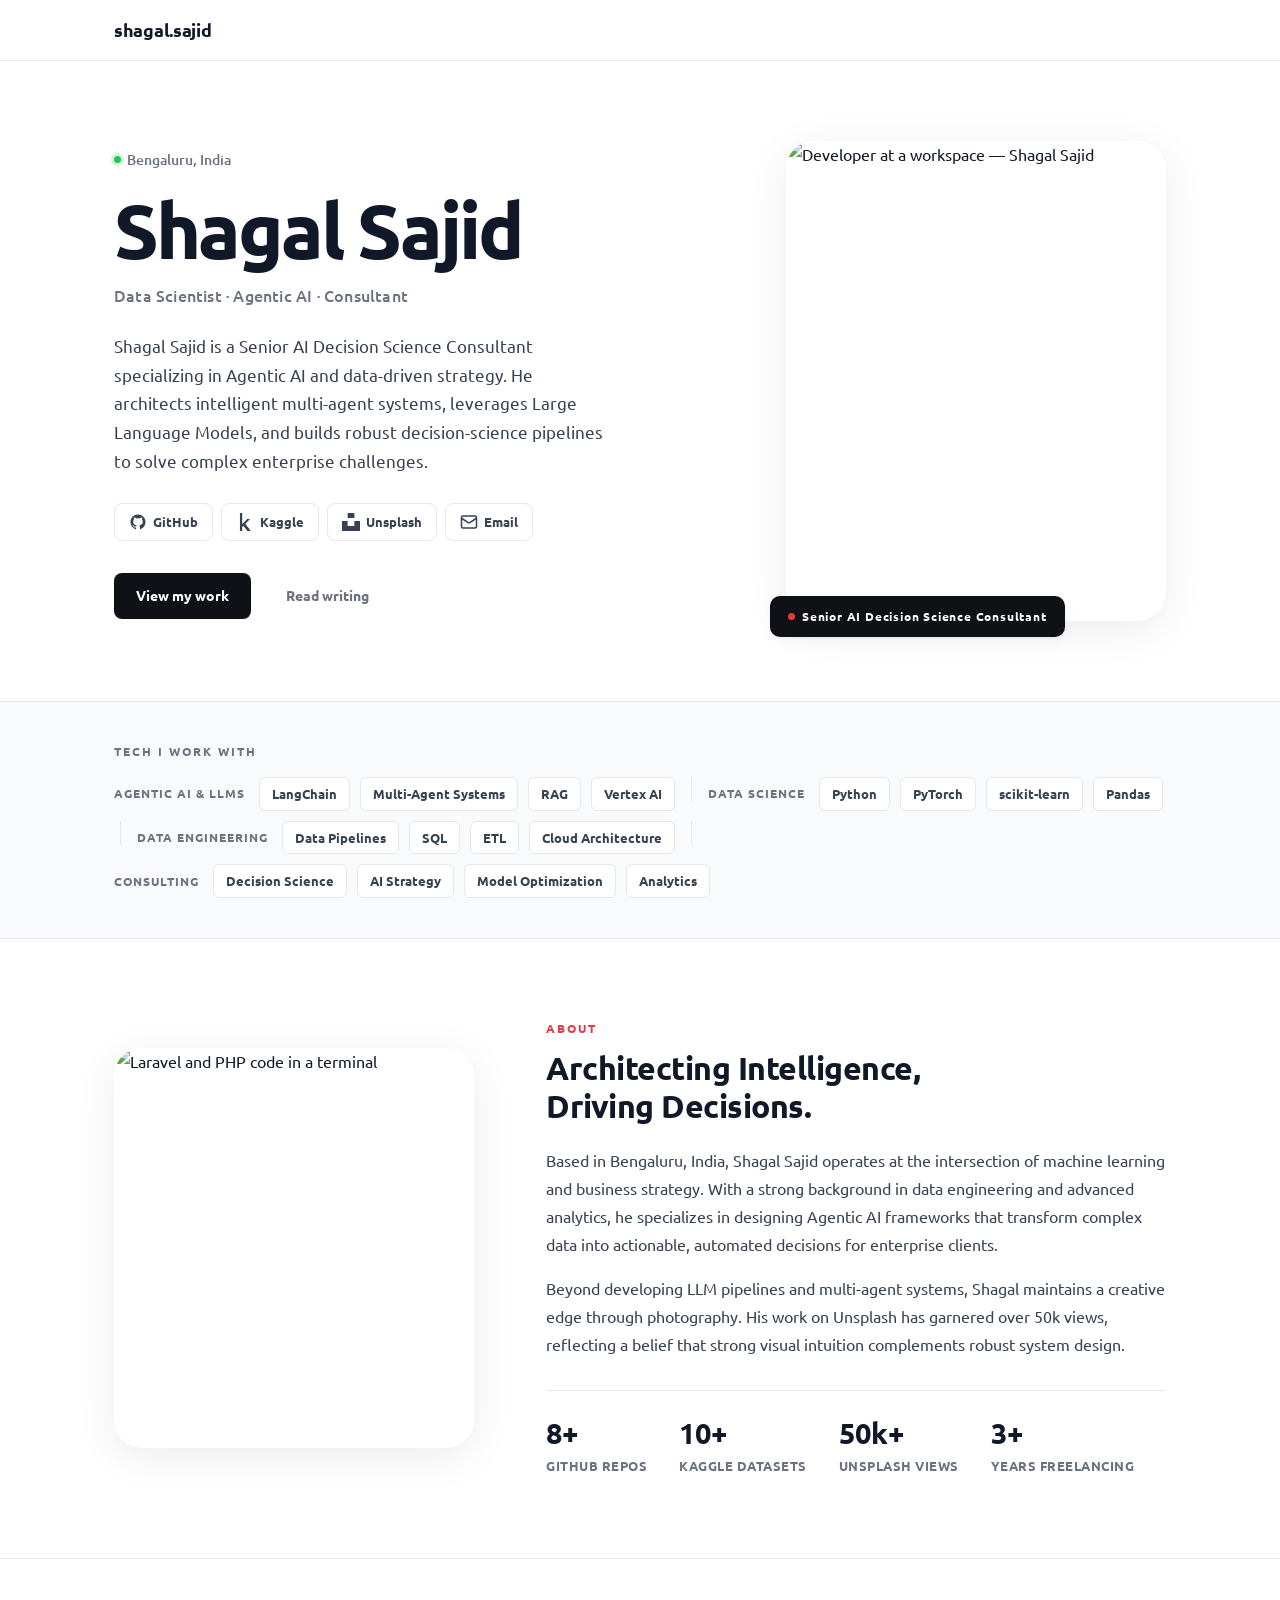
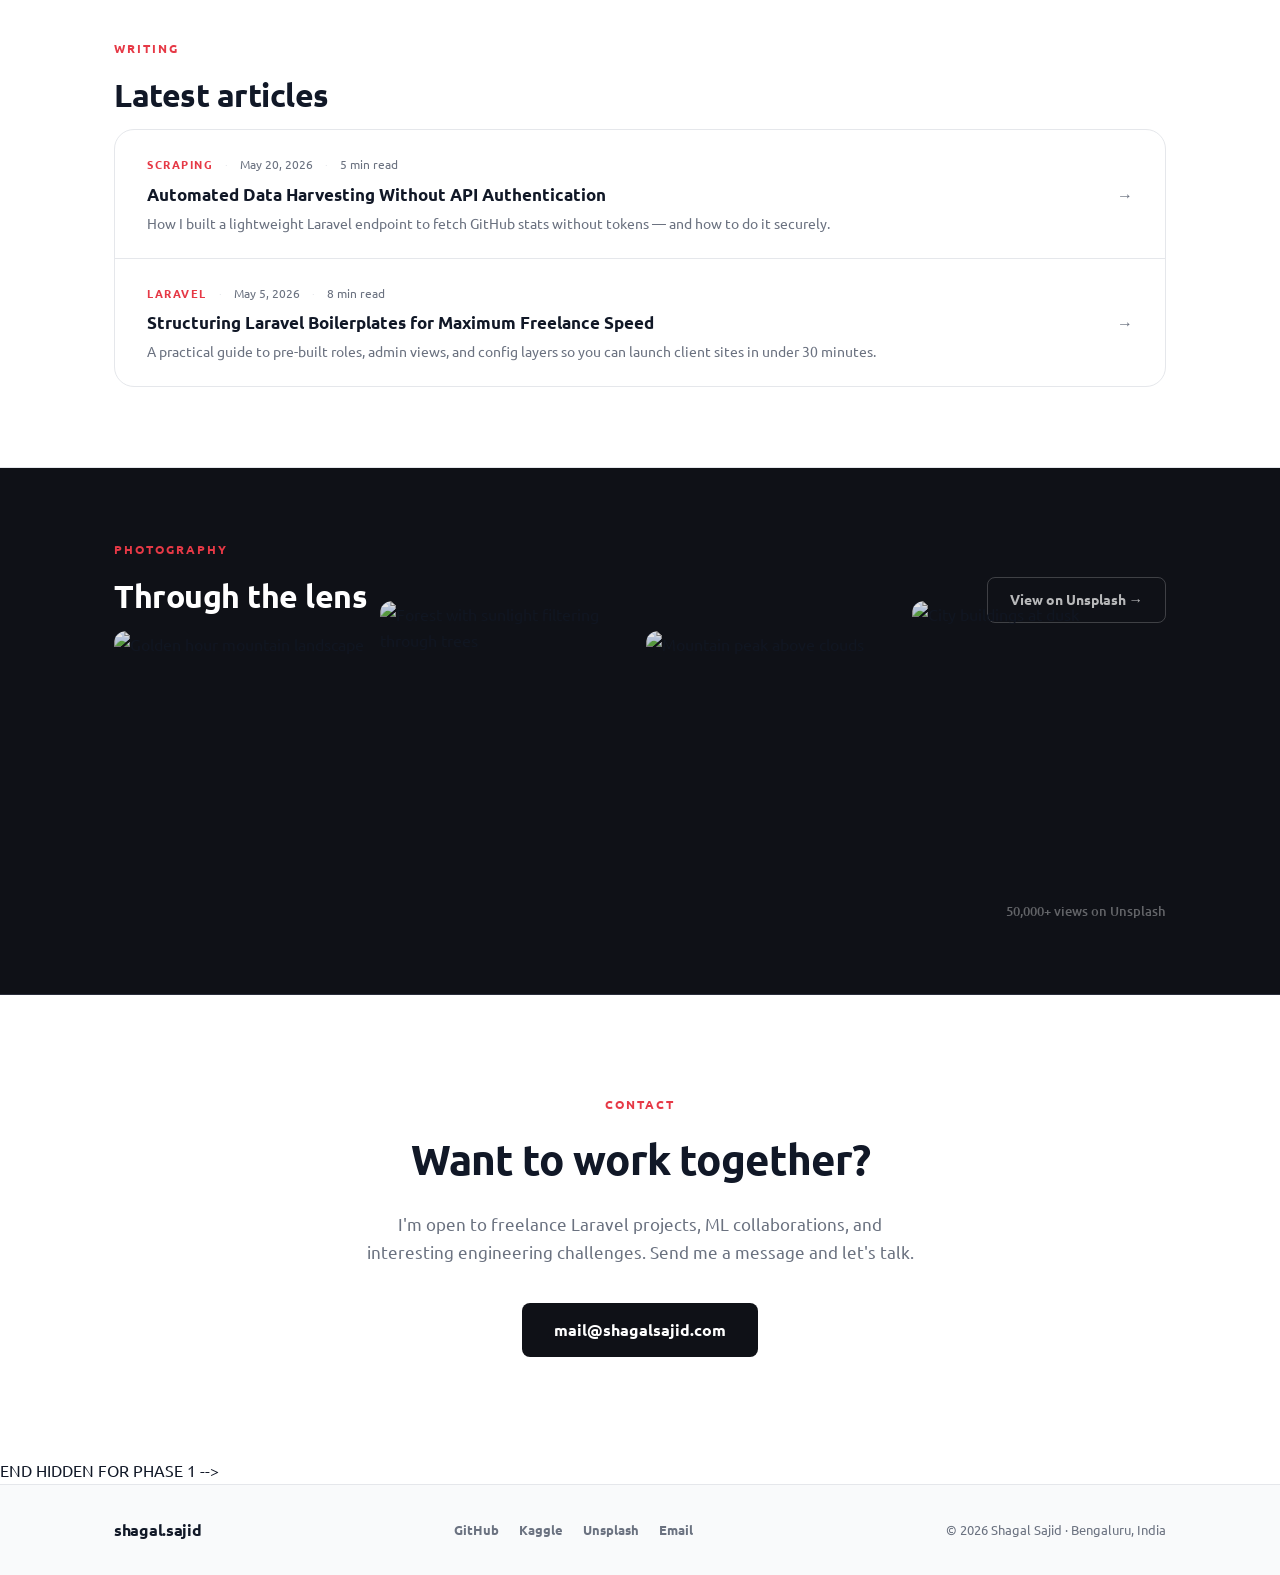
==== commit 25895d43: "update: rewrite bios to professional third-person tone" ====
--- a/front_end/index.html
+++ b/front_end/index.html
@@ -119,19 +119,13 @@
             <div class="about-text-col">
                 <p class="section-eyebrow">About</p>
                 <h2 class="about-heading" id="about-heading">
-                    Building for the web,<br>exploring the data.
+                    Architecting Intelligence,<br>Driving Decisions.
                 </h2>
                 <p class="about-bio-long" id="about-bio">
-                    I'm a software engineer based in Kochi, India with a background in
-                    Laravel-based CMS development for freelance clients. I write clean,
-                    maintainable PHP, automate data collection workflows, and run ML
-                    experiments on Kaggle — everything from Titanic survival models to
-                    custom CS:GO weapons datasets.
+                    Based in Bengaluru, India, Shagal Sajid operates at the intersection of machine learning and business strategy. With a strong background in data engineering and advanced analytics, he specializes in designing Agentic AI frameworks that transform complex data into actionable, automated decisions for enterprise clients.
                 </p>
                 <p class="about-bio-long">
-                    Outside of engineering, I shoot photography for Unsplash, where my
-                    work has collected over 50k views. I think good visual instinct makes
-                    better engineers.
+                    Beyond developing LLM pipelines and multi-agent systems, Shagal maintains a creative edge through photography. His work on Unsplash has garnered over 50k views, reflecting a belief that strong visual intuition complements robust system design.
                 </p>
                 <div class="about-stats-row" id="about-stats">
                     <!-- injected by app.js -->
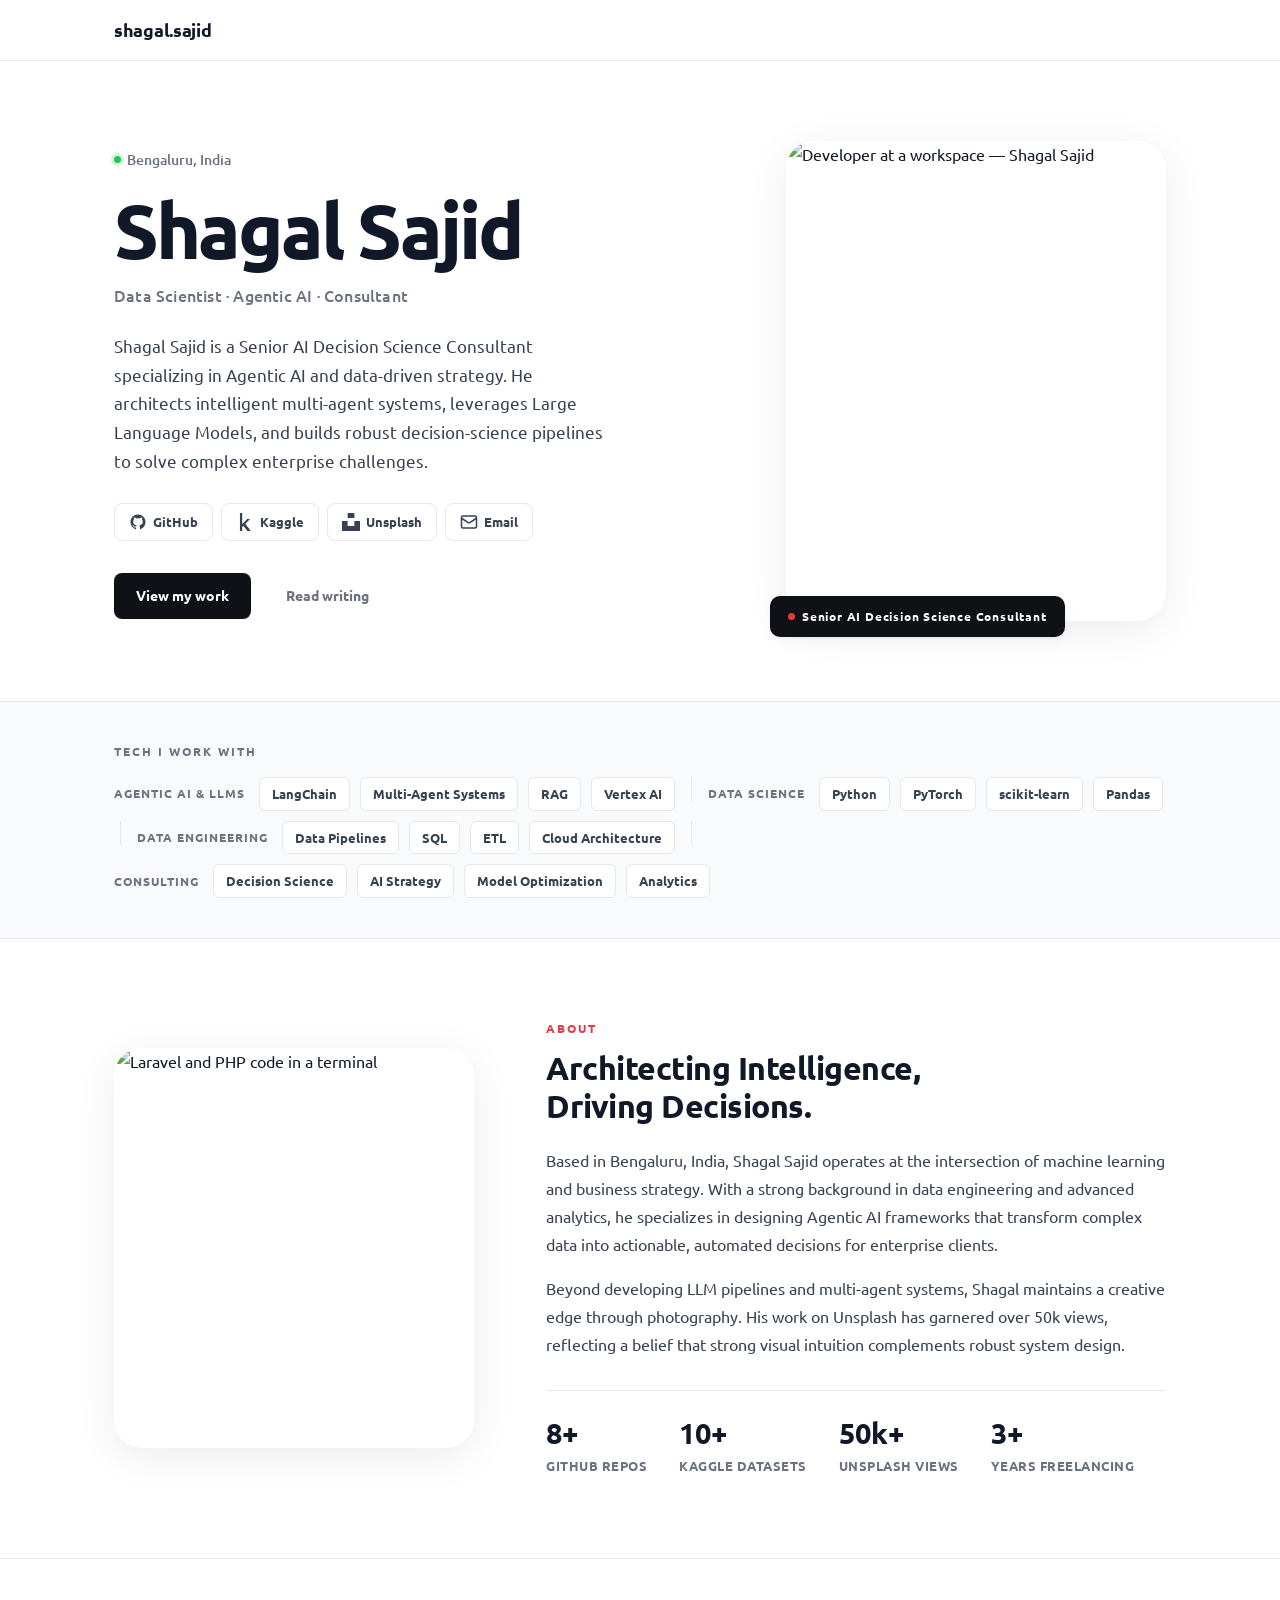
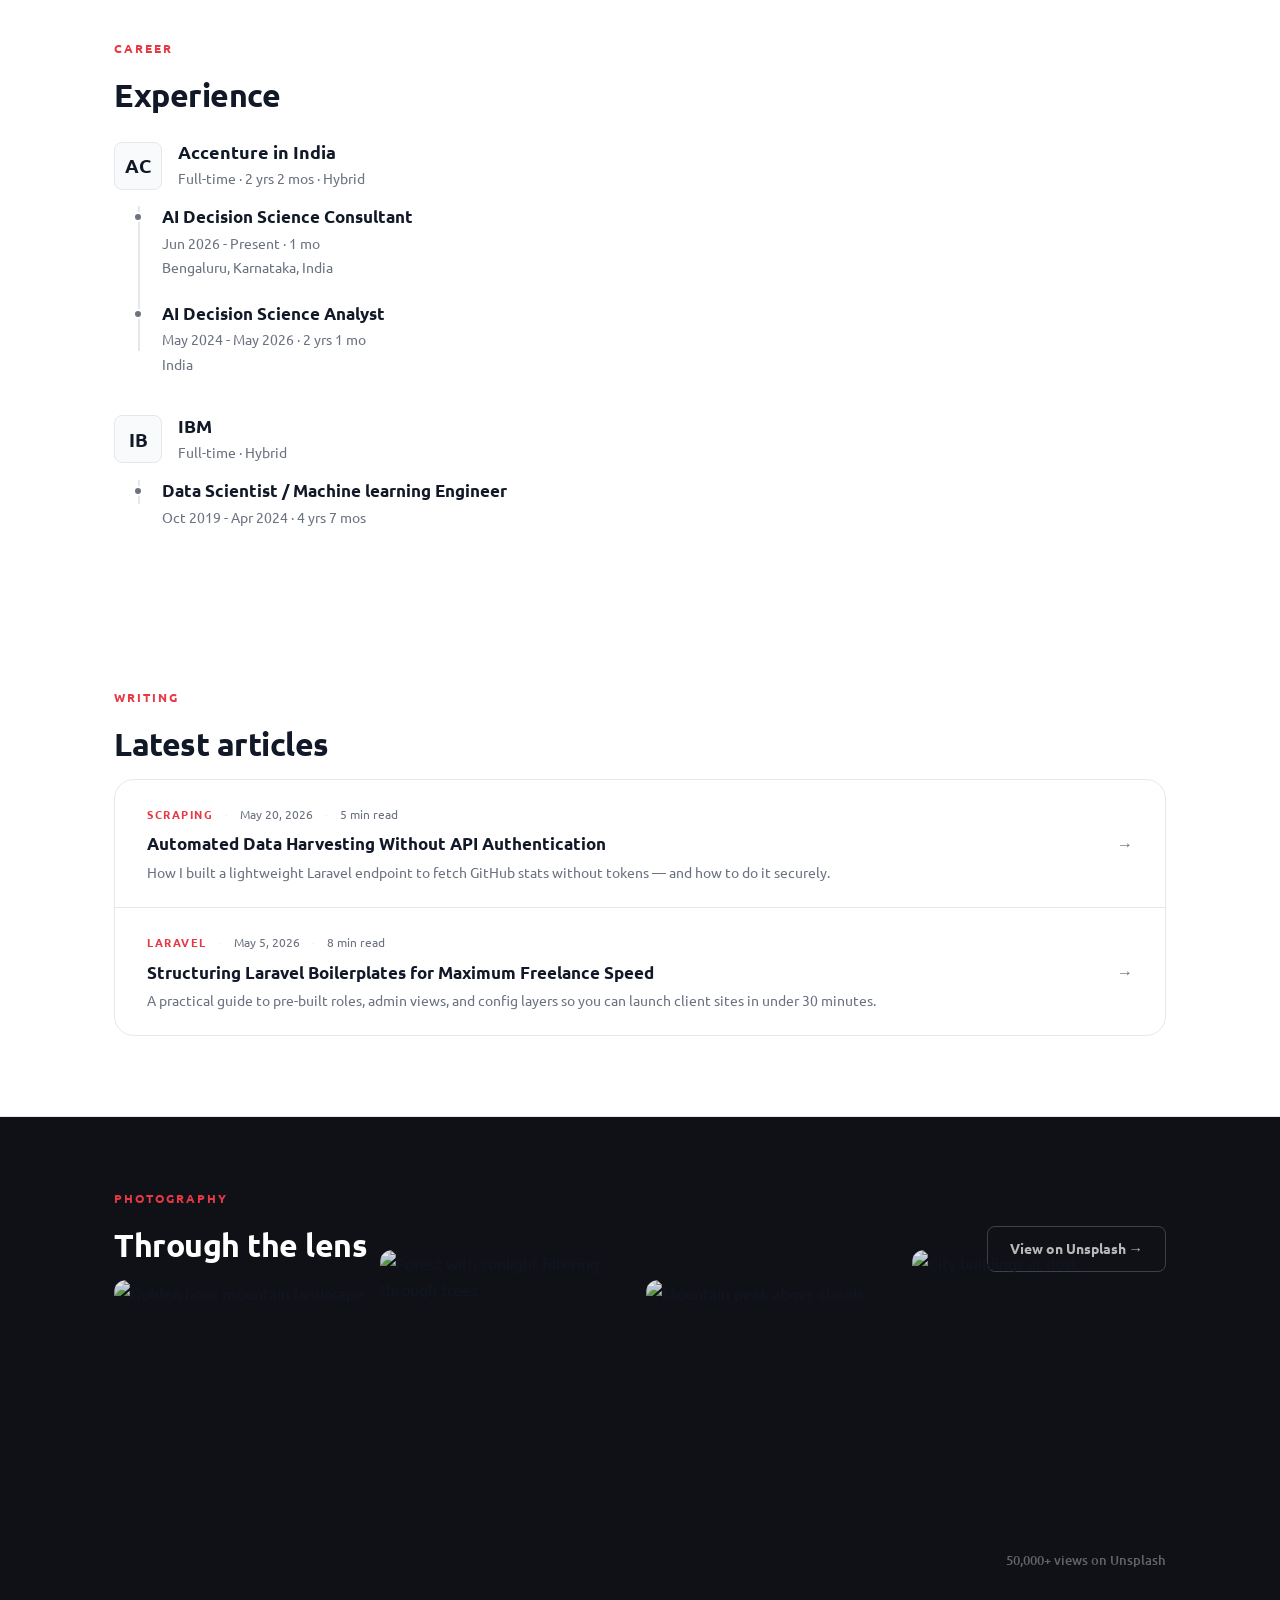
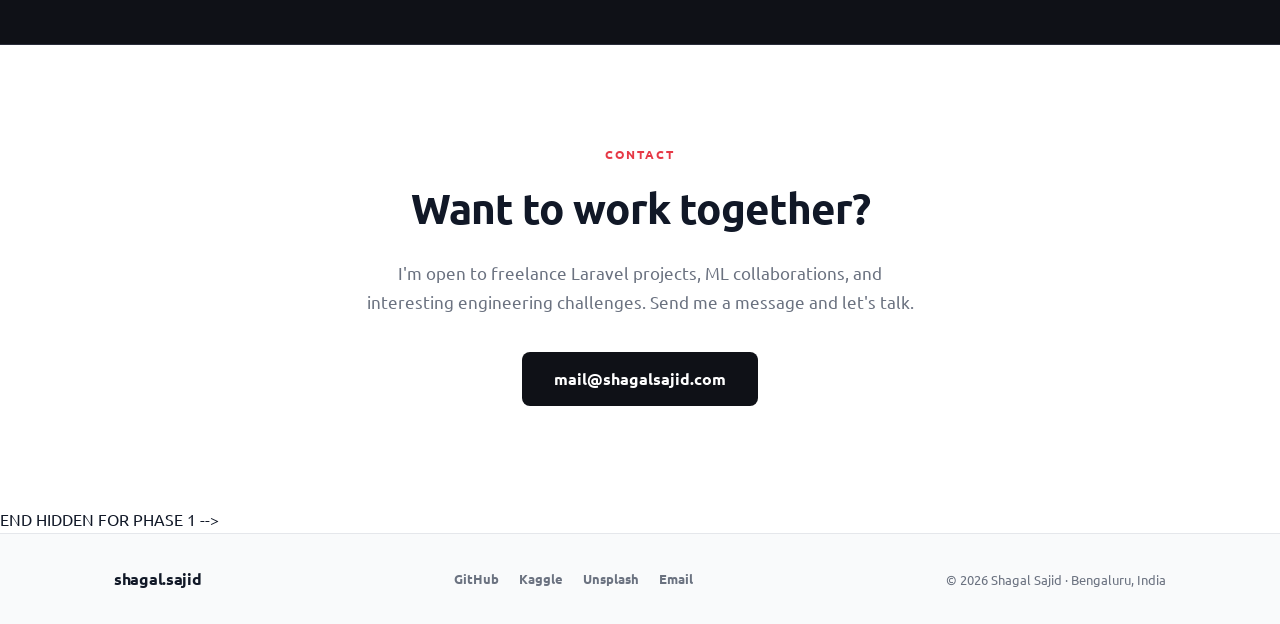
==== commit 249a6110: "feat: add experience timeline section" ====
--- a/front_end/index.html
+++ b/front_end/index.html
@@ -135,6 +135,21 @@
         </div>
     </section>
 
+    <!-- ── EXPERIENCE ──────────────────────────────────── -->
+    <section class="experience-section" id="experience">
+        <div class="section-inner">
+            <div class="section-header-row">
+                <div>
+                    <p class="section-eyebrow">Career</p>
+                    <h2 class="section-heading">Experience</h2>
+                </div>
+            </div>
+            <div class="experience-list" id="experience-list">
+                <!-- injected by app.js -->
+            </div>
+        </div>
+    </section>
+
     <!-- ── PROJECTS ────────────────────────────────────── -->
     <!-- HIDDEN FOR PHASE 1
     <section class="projects-section" id="projects">
--- a/front_end/style.css
+++ b/front_end/style.css
@@ -711,3 +711,99 @@
     .footer-inner       { flex-direction: column; text-align: center; }
     .about-stats-row    { gap: 20px; }
 }
+/* ----------------------------------------------------------
+   EXPERIENCE / TIMELINE
+---------------------------------------------------------- */
+.experience-list {
+    display: flex;
+    flex-direction: column;
+    gap: 40px;
+    margin-top: 20px;
+}
+.exp-company-block {
+    display: flex;
+    flex-direction: column;
+    gap: 16px;
+}
+.exp-header {
+    display: flex;
+    align-items: center;
+    gap: 16px;
+}
+.exp-logo {
+    width: 48px;
+    height: 48px;
+    background: var(--bg-subtle);
+    border: 1px solid var(--border);
+    border-radius: 8px;
+    display: flex;
+    align-items: center;
+    justify-content: center;
+    font-weight: 700;
+    font-size: 1.2rem;
+    color: var(--text);
+    font-family: var(--font-display);
+}
+.exp-company-name {
+    font-family: var(--font-display);
+    font-weight: 700;
+    font-size: 1.15rem;
+    color: var(--text);
+    line-height: 1.2;
+}
+.exp-company-meta {
+    font-size: 0.85rem;
+    color: var(--text-3);
+    margin-top: 4px;
+}
+
+.exp-roles {
+    position: relative;
+    padding-left: 24px;
+    margin-left: 24px;
+}
+.exp-roles::before {
+    content: '';
+    position: absolute;
+    left: 0;
+    top: 0;
+    bottom: 24px;
+    width: 2px;
+    background: var(--border);
+}
+
+.exp-role {
+    position: relative;
+    padding-bottom: 24px;
+}
+.exp-role:last-child {
+    padding-bottom: 0;
+}
+.exp-role::before {
+    content: '';
+    position: absolute;
+    left: -29px;
+    top: 6px;
+    width: 10px;
+    height: 10px;
+    border-radius: 50%;
+    background: var(--text-3);
+    border: 2px solid var(--bg);
+}
+.exp-role-title {
+    font-family: var(--font-display);
+    font-weight: 600;
+    font-size: 1.05rem;
+    color: var(--text);
+    line-height: 1.3;
+}
+.exp-role-date {
+    font-size: 0.85rem;
+    color: var(--text-3);
+    margin-top: 4px;
+}
+.exp-role-loc {
+    font-size: 0.85rem;
+    color: var(--text-3);
+    margin-top: 2px;
+}
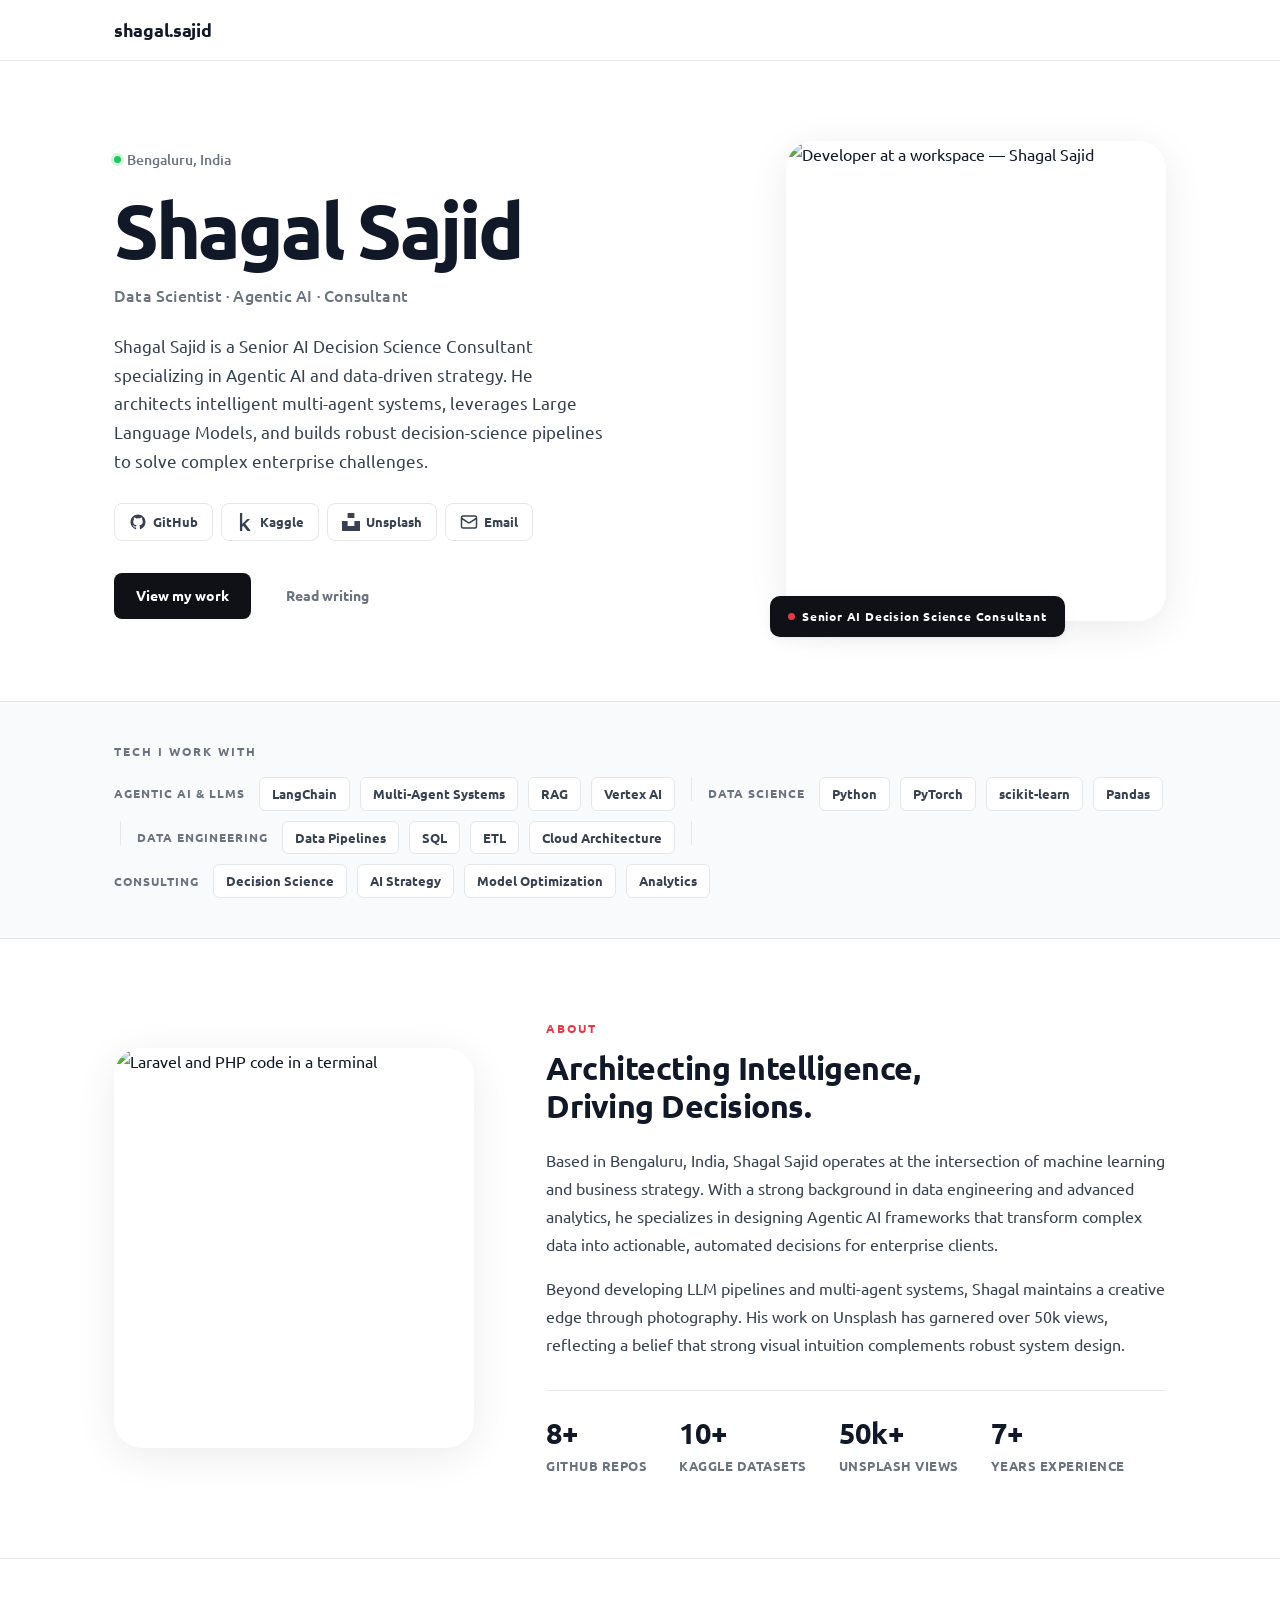
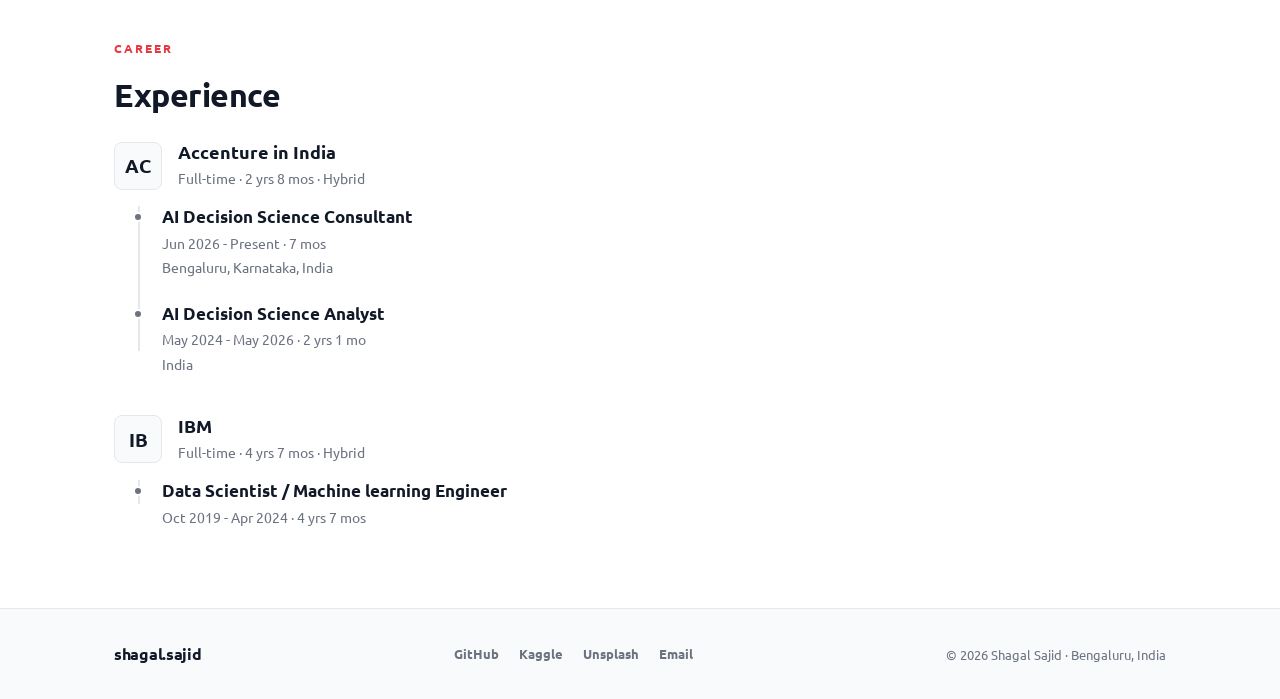
==== commit b78a0f98: "fix: syntax error in app.js" ====
--- a/front_end/index.html
+++ b/front_end/index.html
@@ -150,8 +150,7 @@
         </div>
     </section>
 
-    <!-- ── PROJECTS ────────────────────────────────────── -->
-    <!-- HIDDEN FOR PHASE 1
+    <!-- ── PROJECTS ────────────────────────────────────── 
     <section class="projects-section" id="projects">
         <div class="section-inner">
             <div class="section-header-row">
@@ -162,10 +161,10 @@
                 <a href="https://github.com/shagal-sajid" target="_blank" rel="noopener" class="btn btn-outline-dark">All on GitHub →</a>
             </div>
             <div class="projects-list" id="projects-grid">
-                <!-- injected by app.js -->
-            </div>
-        </div>
-    </section>
+                 injected by app.js
+            </div>
+        </div>
+    </section> 
 
     <section class="blog-section" id="blog">
         <div class="section-inner">
@@ -176,7 +175,7 @@
                 </div>
             </div>
             <div class="writing-list" id="blog-grid">
-                <!-- injected by app.js -->
+                injected by app.js
             </div>
         </div>
     </section>
@@ -223,7 +222,7 @@
             </div>
         </div>
     </section>
-    END HIDDEN FOR PHASE 1 -->
+     END HIDDEN FOR PHASE 1 -->
 
     <!-- ── FOOTER ──────────────────────────────────────── -->
     <footer class="site-footer" id="site-footer">
